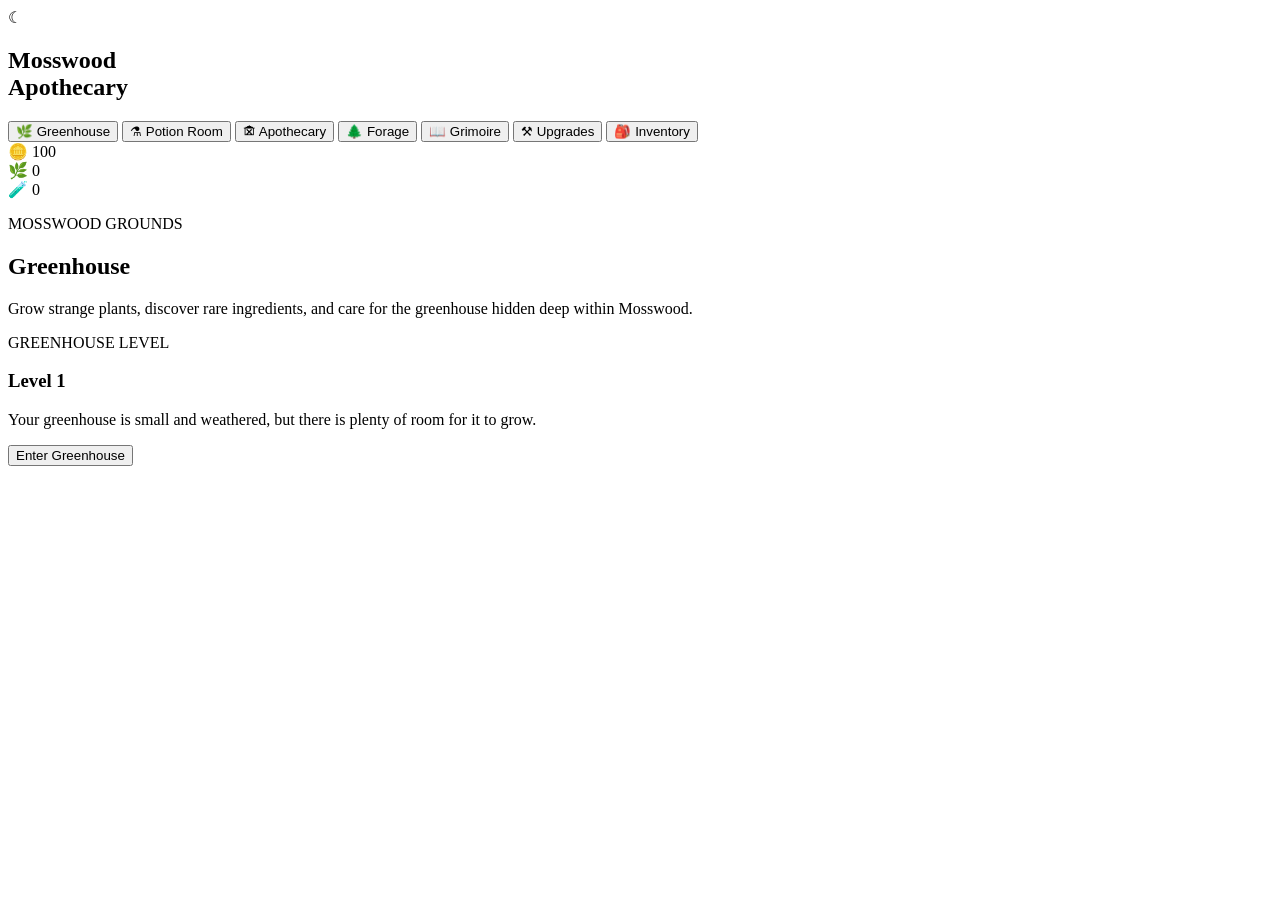
==== index.html @ a2fd797c "Create index.html" ====
<!DOCTYPE html>
<html lang="en">
<head>
    <meta charset="UTF-8">
    <meta name="viewport" content="width=device-width, initial-scale=1.0">

    <title>Mosswood Apothecary</title>

    <link rel="stylesheet" href="style.css">
</head>

<body>

    <div class="game">

        <aside class="sidebar">
            <div class="logo">
                <span class="moon">☾</span>
                <h1>Mosswood<br>Apothecary</h1>
            </div>

            <nav>
                <button class="nav-button active">🌿 Greenhouse</button>
                <button class="nav-button">⚗ Potion Room</button>
                <button class="nav-button">🏚 Apothecary</button>
                <button class="nav-button">🌲 Forage</button>
                <button class="nav-button">📖 Grimoire</button>
                <button class="nav-button">⚒ Upgrades</button>
                <button class="nav-button">🎒 Inventory</button>
            </nav>
        </aside>

        <main class="content">

            <header class="topbar">
                <div class="resource">
                    🪙 <span id="coins">100</span>
                </div>

                <div class="resource">
                    🌿 <span id="plants">0</span>
                </div>

                <div class="resource">
                    🧪 <span id="potions">0</span>
                </div>
            </header>

            <section class="screen">

                <p class="eyebrow">MOSSWOOD GROUNDS</p>

                <h2>Greenhouse</h2>

                <p class="description">
                    Grow strange plants, discover rare ingredients,
                    and care for the greenhouse hidden deep within Mosswood.
                </p>

                <div class="greenhouse-card">

                    <div>
                        <span class="card-label">GREENHOUSE LEVEL</span>
                        <h3>Level 1</h3>

                        <p>
                            Your greenhouse is small and weathered,
                            but there is plenty of room for it to grow.
                        </p>
                    </div>

                    <button id="enterGreenhouse">
                        Enter Greenhouse
                    </button>

                </div>

            </section>

        </main>

    </div>

    <script src="game.js"></script>

</body>
</html>
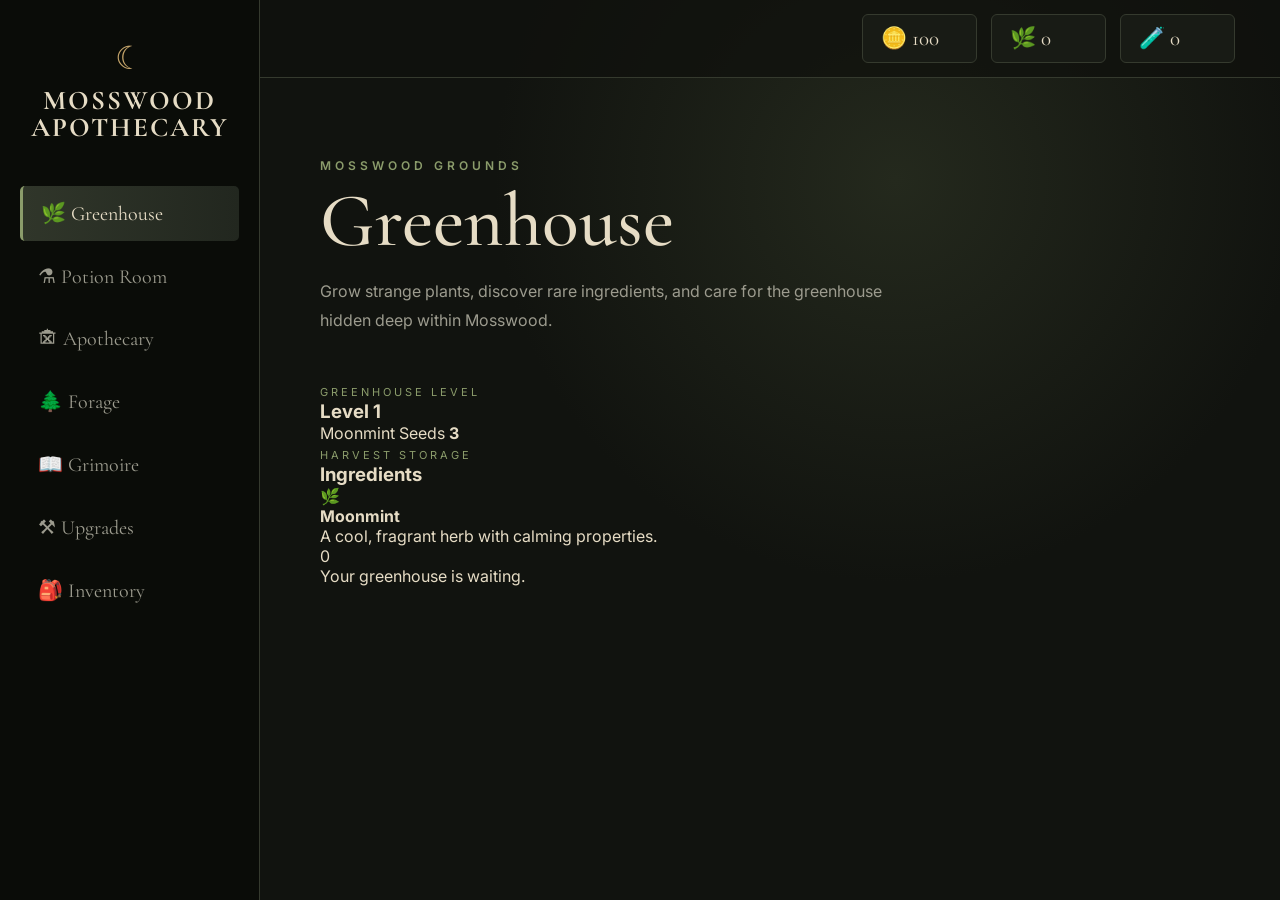
==== commit e06d6873: "Update index.html" ====
--- a/index.html
+++ b/index.html
@@ -1,5 +1,6 @@
 <!DOCTYPE html>
 <html lang="en">
+
 <head>
     <meta charset="UTF-8">
     <meta name="viewport" content="width=device-width, initial-scale=1.0">
@@ -11,77 +12,123 @@
 
 <body>
 
-    <div class="game">
+<div class="game">
 
-        <aside class="sidebar">
-            <div class="logo">
-                <span class="moon">☾</span>
-                <h1>Mosswood<br>Apothecary</h1>
+    <aside class="sidebar">
+
+        <div class="logo">
+            <span class="moon">☾</span>
+            <h1>Mosswood<br>Apothecary</h1>
+        </div>
+
+        <nav>
+            <button class="nav-button active">🌿 Greenhouse</button>
+            <button class="nav-button">⚗ Potion Room</button>
+            <button class="nav-button">🏚 Apothecary</button>
+            <button class="nav-button">🌲 Forage</button>
+            <button class="nav-button">📖 Grimoire</button>
+            <button class="nav-button">⚒ Upgrades</button>
+            <button class="nav-button">🎒 Inventory</button>
+        </nav>
+
+    </aside>
+
+
+    <main class="content">
+
+        <header class="topbar">
+
+            <div class="resource">
+                🪙 <span id="coins">100</span>
             </div>
 
-            <nav>
-                <button class="nav-button active">🌿 Greenhouse</button>
-                <button class="nav-button">⚗ Potion Room</button>
-                <button class="nav-button">🏚 Apothecary</button>
-                <button class="nav-button">🌲 Forage</button>
-                <button class="nav-button">📖 Grimoire</button>
-                <button class="nav-button">⚒ Upgrades</button>
-                <button class="nav-button">🎒 Inventory</button>
-            </nav>
-        </aside>
+            <div class="resource">
+                🌿 <span id="plants">0</span>
+            </div>
 
-        <main class="content">
+            <div class="resource">
+                🧪 <span id="potions">0</span>
+            </div>
 
-            <header class="topbar">
-                <div class="resource">
-                    🪙 <span id="coins">100</span>
+        </header>
+
+
+        <section class="screen">
+
+            <p class="eyebrow">MOSSWOOD GROUNDS</p>
+
+            <h2>Greenhouse</h2>
+
+            <p class="description">
+                Grow strange plants, discover rare ingredients,
+                and care for the greenhouse hidden deep within Mosswood.
+            </p>
+
+
+            <div class="greenhouse-heading">
+
+                <div>
+                    <span class="card-label">GREENHOUSE LEVEL</span>
+                    <h3>Level 1</h3>
                 </div>
 
-                <div class="resource">
-                    🌿 <span id="plants">0</span>
+                <div class="seed-counter">
+                    Moonmint Seeds
+                    <strong id="moonmintSeeds">3</strong>
                 </div>
 
-                <div class="resource">
-                    🧪 <span id="potions">0</span>
-                </div>
-            </header>
+            </div>
 
-            <section class="screen">
 
-                <p class="eyebrow">MOSSWOOD GROUNDS</p>
+            <div class="plots" id="plots">
 
-                <h2>Greenhouse</h2>
+                <!-- Generated with JavaScript -->
 
-                <p class="description">
-                    Grow strange plants, discover rare ingredients,
-                    and care for the greenhouse hidden deep within Mosswood.
-                </p>
+            </div>
 
-                <div class="greenhouse-card">
+
+            <section class="inventory-panel">
+
+                <div class="inventory-title">
 
                     <div>
-                        <span class="card-label">GREENHOUSE LEVEL</span>
-                        <h3>Level 1</h3>
-
-                        <p>
-                            Your greenhouse is small and weathered,
-                            but there is plenty of room for it to grow.
-                        </p>
+                        <span class="card-label">HARVEST STORAGE</span>
+                        <h3>Ingredients</h3>
                     </div>
 
-                    <button id="enterGreenhouse">
-                        Enter Greenhouse
-                    </button>
+                </div>
+
+                <div class="ingredient-card">
+
+                    <div class="ingredient-icon">
+                        🌿
+                    </div>
+
+                    <div>
+                        <strong>Moonmint</strong>
+                        <p>A cool, fragrant herb with calming properties.</p>
+                    </div>
+
+                    <span class="ingredient-count" id="moonmintInventory">
+                        0
+                    </span>
 
                 </div>
 
             </section>
 
-        </main>
 
-    </div>
+            <div class="game-message" id="gameMessage">
+                Your greenhouse is waiting.
+            </div>
 
-    <script src="game.js"></script>
+        </section>
+
+    </main>
+
+</div>
+
+<script src="game.js"></script>
 
 </body>
 </html>
--- a/style.css
+++ b/style.css
@@ -0,0 +1,353 @@
+@import url('https://fonts.googleapis.com/css2?family=Cormorant+Garamond:wght@400;500;600;700&family=Inter:wght@400;500;600&display=swap');
+
+:root {
+    --background: #11130f;
+    --sidebar: #0b0d0a;
+    --panel: #181b15;
+    --panel-light: #20251c;
+
+    --green: #66784d;
+    --green-light: #8b9c6b;
+    --green-dark: #39452f;
+
+    --gold: #c4a46a;
+    --cream: #e6dcc5;
+    --muted: #9c9b8e;
+
+    --border: #353a2e;
+}
+
+* {
+    box-sizing: border-box;
+    margin: 0;
+    padding: 0;
+}
+
+body {
+    background:
+        radial-gradient(circle at 70% 20%, #24291d 0%, transparent 35%),
+        var(--background);
+
+    color: var(--cream);
+    font-family: "Inter", sans-serif;
+    min-height: 100vh;
+}
+
+/* GAME LAYOUT */
+
+.game {
+    display: flex;
+    min-height: 100vh;
+}
+
+/* SIDEBAR */
+
+.sidebar {
+    width: 260px;
+    background: rgba(10, 12, 9, 0.97);
+    border-right: 1px solid var(--border);
+    padding: 38px 20px;
+
+    display: flex;
+    flex-direction: column;
+}
+
+.logo {
+    text-align: center;
+    margin-bottom: 45px;
+}
+
+.logo .moon {
+    color: var(--gold);
+    font-size: 32px;
+}
+
+.logo h1 {
+    font-family: "Cormorant Garamond", serif;
+    text-transform: uppercase;
+    letter-spacing: 2px;
+    font-size: 27px;
+    line-height: 1;
+    color: var(--cream);
+    margin-top: 10px;
+}
+
+nav {
+    display: flex;
+    flex-direction: column;
+    gap: 8px;
+}
+
+.nav-button {
+    width: 100%;
+    border: none;
+    background: transparent;
+    color: var(--muted);
+
+    padding: 15px 18px;
+
+    text-align: left;
+    font-family: "Cormorant Garamond", serif;
+    font-size: 20px;
+
+    border-radius: 5px;
+
+    cursor: pointer;
+
+    transition:
+        background 0.2s ease,
+        color 0.2s ease;
+}
+
+.nav-button:hover {
+    background: var(--panel);
+    color: var(--cream);
+}
+
+.nav-button.active {
+    background:
+        linear-gradient(
+            90deg,
+            #30362a,
+            #22271f
+        );
+
+    color: var(--cream);
+
+    border-left: 3px solid var(--green-light);
+}
+
+/* MAIN CONTENT */
+
+.content {
+    flex: 1;
+    min-width: 0;
+}
+
+/* RESOURCE BAR */
+
+.topbar {
+    height: 78px;
+
+    border-bottom: 1px solid var(--border);
+
+    display: flex;
+    justify-content: flex-end;
+    align-items: center;
+
+    gap: 14px;
+
+    padding: 0 45px;
+
+    background: rgba(15, 17, 13, 0.75);
+}
+
+.resource {
+    min-width: 115px;
+
+    padding: 11px 18px;
+
+    border: 1px solid var(--border);
+    border-radius: 6px;
+
+    background: var(--panel);
+
+    color: var(--cream);
+
+    font-family: "Cormorant Garamond", serif;
+    font-size: 21px;
+}
+
+/* SCREEN */
+
+.screen {
+    max-width: 1050px;
+
+    margin: auto;
+
+    padding: 80px 60px;
+}
+
+.eyebrow {
+    color: var(--green-light);
+
+    letter-spacing: 4px;
+
+    font-size: 12px;
+
+    font-weight: 600;
+
+    margin-bottom: 12px;
+}
+
+.screen h2 {
+    font-family: "Cormorant Garamond", serif;
+
+    font-size: clamp(48px, 6vw, 76px);
+
+    font-weight: 500;
+
+    line-height: 0.95;
+
+    margin-bottom: 20px;
+}
+
+.description {
+    color: var(--muted);
+
+    max-width: 600px;
+
+    line-height: 1.8;
+
+    font-size: 16px;
+
+    margin-bottom: 45px;
+}
+
+/* GREENHOUSE CARD */
+
+.greenhouse-card {
+    min-height: 260px;
+
+    border: 1px solid var(--border);
+
+    border-radius: 8px;
+
+    padding: 40px;
+
+    background:
+        linear-gradient(
+            120deg,
+            rgba(43, 52, 36, 0.8),
+            rgba(22, 26, 19, 0.95)
+        );
+
+    display: flex;
+
+    align-items: flex-end;
+
+    justify-content: space-between;
+
+    gap: 30px;
+
+    position: relative;
+
+    overflow: hidden;
+}
+
+.greenhouse-card::after {
+    content: "☾";
+
+    position: absolute;
+
+    right: 50px;
+    top: 15px;
+
+    font-family: "Cormorant Garamond", serif;
+
+    font-size: 150px;
+
+    color: rgba(196, 164, 106, 0.04);
+}
+
+.card-label {
+    color: var(--green-light);
+
+    font-size: 11px;
+
+    letter-spacing: 3px;
+}
+
+.greenhouse-card h3 {
+    font-family: "Cormorant Garamond", serif;
+
+    font-size: 42px;
+
+    margin: 5px 0 10px;
+}
+
+.greenhouse-card p {
+    color: var(--muted);
+
+    line-height: 1.6;
+
+    max-width: 500px;
+}
+
+.greenhouse-card button {
+    border: 1px solid #718259;
+
+    background: var(--green-dark);
+
+    color: var(--cream);
+
+    padding: 14px 25px;
+
+    min-width: 175px;
+
+    font-family: "Cormorant Garamond", serif;
+
+    font-size: 18px;
+
+    cursor: pointer;
+
+    border-radius: 4px;
+
+    transition:
+        background 0.2s ease,
+        transform 0.2s ease;
+}
+
+.greenhouse-card button:hover {
+    background: var(--green);
+    transform: translateY(-2px);
+}
+
+/* MOBILE */
+
+@media (max-width: 800px) {
+
+    .game {
+        display: block;
+    }
+
+    .sidebar {
+        width: 100%;
+        padding: 20px;
+    }
+
+    .logo {
+        margin-bottom: 20px;
+    }
+
+    nav {
+        display: grid;
+        grid-template-columns: repeat(2, 1fr);
+    }
+
+    .topbar {
+        height: auto;
+        padding: 15px;
+
+        justify-content: center;
+
+        flex-wrap: wrap;
+    }
+
+    .resource {
+        min-width: auto;
+    }
+
+    .screen {
+        padding: 50px 25px;
+    }
+
+    .greenhouse-card {
+        display: block;
+    }
+
+    .greenhouse-card button {
+        margin-top: 30px;
+        width: 100%;
+    }
+}
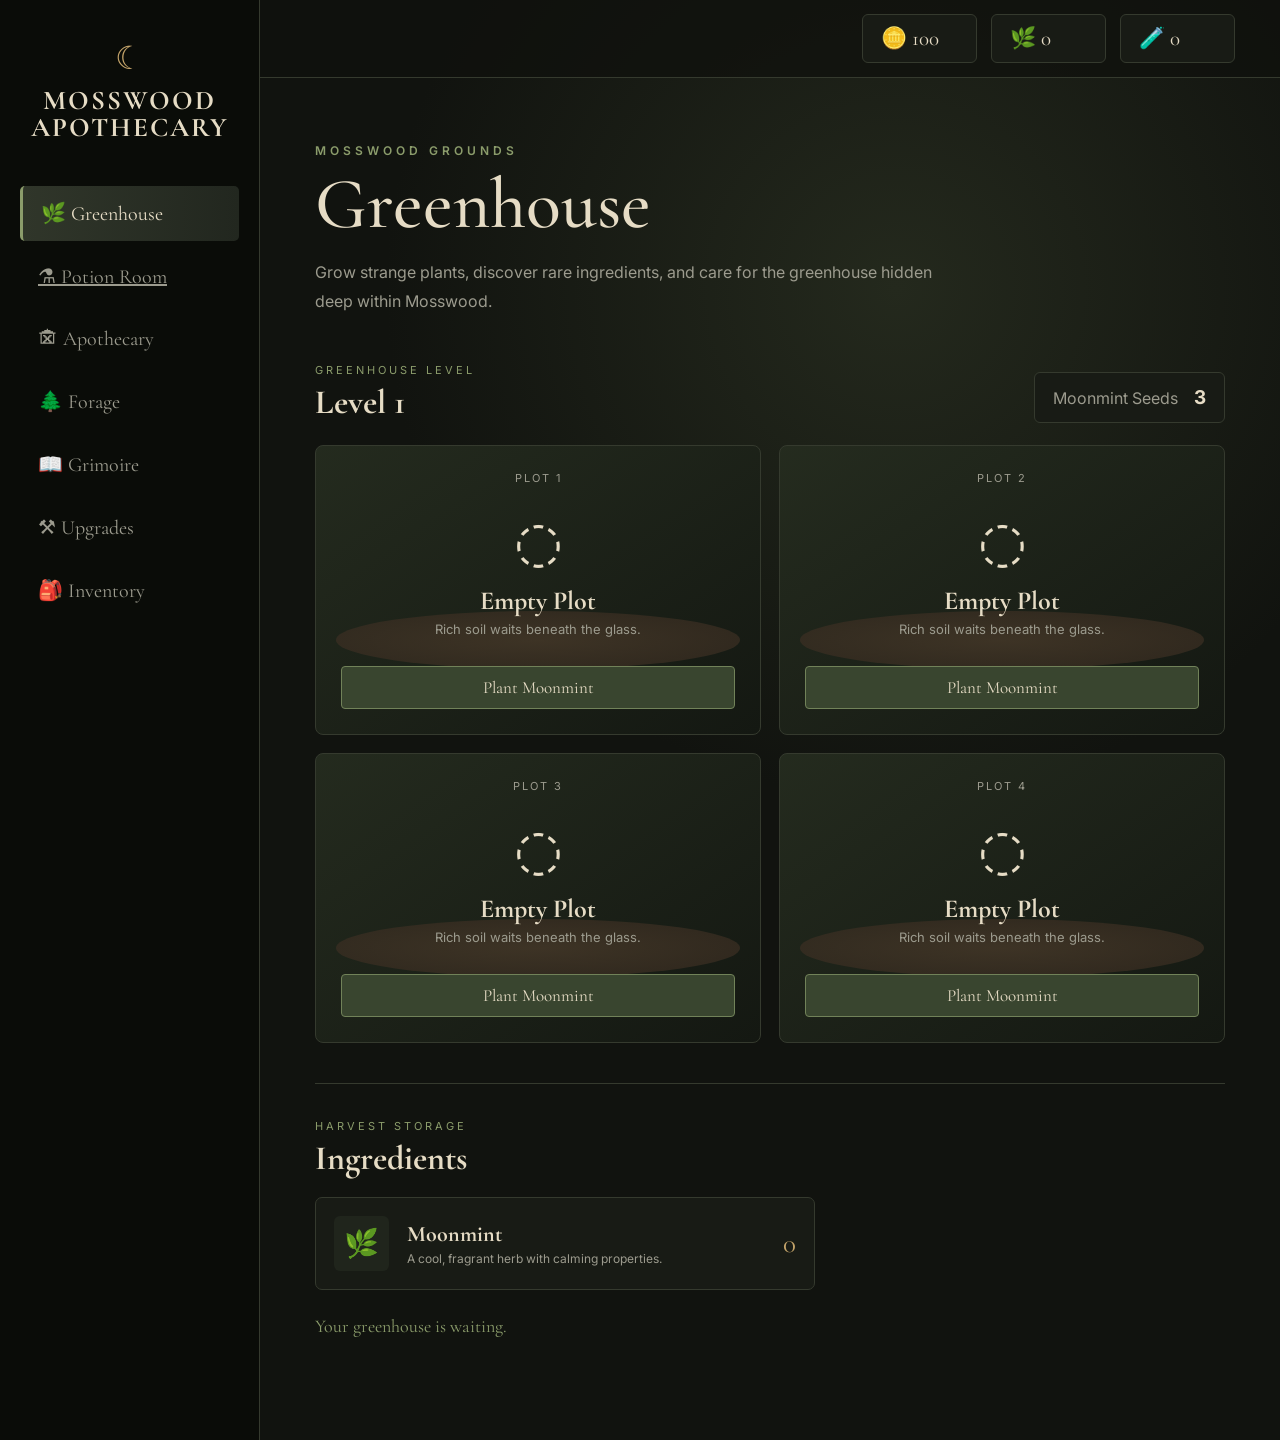
==== commit c16f3927: "Update index.html" ====
--- a/index.html
+++ b/index.html
@@ -23,7 +23,9 @@
 
         <nav>
             <button class="nav-button active">🌿 Greenhouse</button>
-            <button class="nav-button">⚗ Potion Room</button>
+            <a class="nav-button nav-link" href="potion-room.html">
+    ⚗ Potion Room
+</a>
             <button class="nav-button">🏚 Apothecary</button>
             <button class="nav-button">🌲 Forage</button>
             <button class="nav-button">📖 Grimoire</button>
--- a/style.css
+++ b/style.css
@@ -3,6 +3,7 @@
 :root {
     --background: #11130f;
     --sidebar: #0b0d0a;
+
     --panel: #181b15;
     --panel-light: #20251c;
 
@@ -11,10 +12,13 @@
     --green-dark: #39452f;
 
     --gold: #c4a46a;
+
     --cream: #e6dcc5;
     --muted: #9c9b8e;
 
     --border: #353a2e;
+
+    --soil: #34291f;
 }
 
 * {
@@ -24,87 +28,123 @@
 }
 
 body {
+
     background:
-        radial-gradient(circle at 70% 20%, #24291d 0%, transparent 35%),
+        radial-gradient(
+            circle at 70% 20%,
+            #24291d 0%,
+            transparent 35%
+        ),
         var(--background);
 
     color: var(--cream);
+
     font-family: "Inter", sans-serif;
+
     min-height: 100vh;
 }
 
-/* GAME LAYOUT */
+
+/* GAME */
 
 .game {
     display: flex;
     min-height: 100vh;
 }
 
+
 /* SIDEBAR */
 
 .sidebar {
+
     width: 260px;
-    background: rgba(10, 12, 9, 0.97);
+
+    background: rgba(10, 12, 9, .97);
+
     border-right: 1px solid var(--border);
+
     padding: 38px 20px;
 
+    flex-shrink: 0;
+}
+
+
+.logo {
+
+    text-align: center;
+
+    margin-bottom: 45px;
+}
+
+
+.logo .moon {
+
+    color: var(--gold);
+
+    font-size: 32px;
+}
+
+
+.logo h1 {
+
+    font-family: "Cormorant Garamond", serif;
+
+    text-transform: uppercase;
+
+    letter-spacing: 2px;
+
+    font-size: 27px;
+
+    line-height: 1;
+
+    margin-top: 10px;
+}
+
+
+nav {
+
     display: flex;
+
     flex-direction: column;
-}
-
-.logo {
-    text-align: center;
-    margin-bottom: 45px;
-}
-
-.logo .moon {
-    color: var(--gold);
-    font-size: 32px;
-}
-
-.logo h1 {
-    font-family: "Cormorant Garamond", serif;
-    text-transform: uppercase;
-    letter-spacing: 2px;
-    font-size: 27px;
-    line-height: 1;
+
+    gap: 8px;
+}
+
+
+.nav-button {
+
+    width: 100%;
+
+    border: none;
+
+    background: transparent;
+
+    color: var(--muted);
+
+    padding: 15px 18px;
+
+    text-align: left;
+
+    font-family: "Cormorant Garamond", serif;
+
+    font-size: 20px;
+
+    border-radius: 5px;
+
+    cursor: pointer;
+}
+
+
+.nav-button:hover {
+
+    background: var(--panel);
+
     color: var(--cream);
-    margin-top: 10px;
-}
-
-nav {
-    display: flex;
-    flex-direction: column;
-    gap: 8px;
-}
-
-.nav-button {
-    width: 100%;
-    border: none;
-    background: transparent;
-    color: var(--muted);
-
-    padding: 15px 18px;
-
-    text-align: left;
-    font-family: "Cormorant Garamond", serif;
-    font-size: 20px;
-
-    border-radius: 5px;
-
-    cursor: pointer;
-
-    transition:
-        background 0.2s ease,
-        color 0.2s ease;
-}
-
-.nav-button:hover {
-    background: var(--panel);
-    color: var(--cream);
-}
+}
+
 
 .nav-button.active {
+
     background:
         linear-gradient(
             90deg,
@@ -117,191 +157,476 @@
     border-left: 3px solid var(--green-light);
 }
 
-/* MAIN CONTENT */
+
+/* CONTENT */
 
 .content {
+
     flex: 1;
+
     min-width: 0;
 }
 
-/* RESOURCE BAR */
+
+/* TOP BAR */
 
 .topbar {
-    height: 78px;
+
+    min-height: 78px;
 
     border-bottom: 1px solid var(--border);
 
     display: flex;
+
     justify-content: flex-end;
+
     align-items: center;
 
     gap: 14px;
 
-    padding: 0 45px;
-
-    background: rgba(15, 17, 13, 0.75);
-}
+    padding: 12px 45px;
+
+    background: rgba(15,17,13,.75);
+}
+
 
 .resource {
+
     min-width: 115px;
 
     padding: 11px 18px;
 
     border: 1px solid var(--border);
+
     border-radius: 6px;
 
     background: var(--panel);
 
+    font-family: "Cormorant Garamond", serif;
+
+    font-size: 21px;
+}
+
+
+/* SCREEN */
+
+.screen {
+
+    max-width: 1100px;
+
+    margin: auto;
+
+    padding: 65px 55px 100px;
+}
+
+
+.eyebrow {
+
+    color: var(--green-light);
+
+    letter-spacing: 4px;
+
+    font-size: 12px;
+
+    font-weight: 600;
+
+    margin-bottom: 12px;
+}
+
+
+.screen h2 {
+
+    font-family: "Cormorant Garamond", serif;
+
+    font-size: clamp(48px, 6vw, 72px);
+
+    font-weight: 500;
+
+    line-height: .95;
+
+    margin-bottom: 20px;
+}
+
+
+.description {
+
+    color: var(--muted);
+
+    max-width: 620px;
+
+    line-height: 1.8;
+
+    margin-bottom: 42px;
+}
+
+
+/* GREENHOUSE HEADER */
+
+.greenhouse-heading {
+
+    display: flex;
+
+    align-items: flex-end;
+
+    justify-content: space-between;
+
+    gap: 25px;
+
+    margin-bottom: 22px;
+}
+
+
+.card-label {
+
+    color: var(--green-light);
+
+    font-size: 11px;
+
+    letter-spacing: 3px;
+}
+
+
+.greenhouse-heading h3,
+.inventory-title h3 {
+
+    font-family: "Cormorant Garamond", serif;
+
+    font-size: 34px;
+
+    margin-top: 4px;
+}
+
+
+.seed-counter {
+
+    background: var(--panel);
+
+    border: 1px solid var(--border);
+
+    border-radius: 6px;
+
+    padding: 13px 18px;
+
+    color: var(--muted);
+}
+
+
+.seed-counter strong {
+
     color: var(--cream);
 
-    font-family: "Cormorant Garamond", serif;
-    font-size: 21px;
-}
-
-/* SCREEN */
-
-.screen {
-    max-width: 1050px;
-
-    margin: auto;
-
-    padding: 80px 60px;
-}
-
-.eyebrow {
-    color: var(--green-light);
-
-    letter-spacing: 4px;
-
-    font-size: 12px;
-
-    font-weight: 600;
-
-    margin-bottom: 12px;
-}
-
-.screen h2 {
-    font-family: "Cormorant Garamond", serif;
-
-    font-size: clamp(48px, 6vw, 76px);
-
-    font-weight: 500;
-
-    line-height: 0.95;
-
-    margin-bottom: 20px;
-}
-
-.description {
-    color: var(--muted);
-
-    max-width: 600px;
-
-    line-height: 1.8;
-
-    font-size: 16px;
-
-    margin-bottom: 45px;
-}
-
-/* GREENHOUSE CARD */
-
-.greenhouse-card {
-    min-height: 260px;
-
-    border: 1px solid var(--border);
-
-    border-radius: 8px;
-
-    padding: 40px;
+    margin-left: 12px;
+
+    font-size: 19px;
+}
+
+
+/* PLOTS */
+
+.plots {
+
+    display: grid;
+
+    grid-template-columns:
+        repeat(2, minmax(0, 1fr));
+
+    gap: 18px;
+
+    margin-bottom: 40px;
+}
+
+
+.plot {
+
+    min-height: 255px;
 
     background:
         linear-gradient(
-            120deg,
-            rgba(43, 52, 36, 0.8),
-            rgba(22, 26, 19, 0.95)
+            145deg,
+            rgba(37,44,31,.95),
+            rgba(20,24,18,.98)
         );
 
+    border: 1px solid var(--border);
+
+    border-radius: 8px;
+
+    padding: 25px;
+
     display: flex;
 
-    align-items: flex-end;
+    flex-direction: column;
 
     justify-content: space-between;
 
-    gap: 30px;
-
     position: relative;
 
     overflow: hidden;
 }
 
-.greenhouse-card::after {
-    content: "☾";
+
+.plot::before {
+
+    content: "";
 
     position: absolute;
 
-    right: 50px;
-    top: 15px;
-
-    font-family: "Cormorant Garamond", serif;
-
-    font-size: 150px;
-
-    color: rgba(196, 164, 106, 0.04);
-}
-
-.card-label {
+    inset: auto 20px 65px 20px;
+
+    height: 58px;
+
+    border-radius: 50%;
+
+    background:
+        radial-gradient(
+            ellipse,
+            #493a2a,
+            var(--soil)
+        );
+
+    opacity: .75;
+}
+
+
+.plot-content {
+
+    position: relative;
+
+    z-index: 2;
+
+    text-align: center;
+}
+
+
+.plot-number {
+
+    color: var(--muted);
+
+    font-size: 11px;
+
+    letter-spacing: 2px;
+}
+
+
+.plant-icon {
+
+    font-size: 56px;
+
+    margin: 22px 0 10px;
+}
+
+
+.plot h4 {
+
+    font-family: "Cormorant Garamond", serif;
+
+    font-size: 26px;
+
+    margin-bottom: 5px;
+}
+
+
+.plot-status {
+
+    color: var(--muted);
+
+    font-size: 13px;
+
+    min-height: 20px;
+}
+
+
+/* PROGRESS */
+
+.progress-track {
+
+    width: 100%;
+
+    height: 7px;
+
+    background: #0d0f0c;
+
+    border-radius: 10px;
+
+    overflow: hidden;
+
+    margin-top: 14px;
+}
+
+
+.progress-bar {
+
+    height: 100%;
+
+    width: 0%;
+
+    background: var(--green-light);
+
+    transition: width .5s linear;
+}
+
+
+/* BUTTONS */
+
+.plot-actions {
+
+    display: flex;
+
+    gap: 8px;
+
+    position: relative;
+
+    z-index: 3;
+
+    margin-top: 25px;
+}
+
+
+.game-button {
+
+    flex: 1;
+
+    border: 1px solid #718259;
+
+    background: var(--green-dark);
+
+    color: var(--cream);
+
+    min-height: 43px;
+
+    padding: 10px 14px;
+
+    border-radius: 4px;
+
+    font-family: "Cormorant Garamond", serif;
+
+    font-size: 17px;
+
+    cursor: pointer;
+}
+
+
+.game-button:hover {
+
+    background: var(--green);
+}
+
+
+.game-button.secondary {
+
+    background: #22271f;
+
+    border-color: var(--border);
+}
+
+
+.game-button:disabled {
+
+    opacity: .4;
+
+    cursor: default;
+}
+
+
+/* INVENTORY */
+
+.inventory-panel {
+
+    border-top: 1px solid var(--border);
+
+    padding-top: 30px;
+}
+
+
+.inventory-title {
+
+    margin-bottom: 18px;
+}
+
+
+.ingredient-card {
+
+    max-width: 500px;
+
+    display: flex;
+
+    align-items: center;
+
+    gap: 18px;
+
+    background: var(--panel);
+
+    border: 1px solid var(--border);
+
+    padding: 18px;
+
+    border-radius: 7px;
+}
+
+
+.ingredient-icon {
+
+    width: 55px;
+
+    height: 55px;
+
+    display: grid;
+
+    place-items: center;
+
+    background: var(--panel-light);
+
+    border-radius: 6px;
+
+    font-size: 28px;
+}
+
+
+.ingredient-card strong {
+
+    font-family: "Cormorant Garamond", serif;
+
+    font-size: 22px;
+}
+
+
+.ingredient-card p {
+
+    color: var(--muted);
+
+    font-size: 12px;
+
+    margin-top: 4px;
+}
+
+
+.ingredient-count {
+
+    margin-left: auto;
+
+    color: var(--gold);
+
+    font-family: "Cormorant Garamond", serif;
+
+    font-size: 27px;
+}
+
+
+/* MESSAGE */
+
+.game-message {
+
+    margin-top: 25px;
+
     color: var(--green-light);
 
-    font-size: 11px;
-
-    letter-spacing: 3px;
-}
-
-.greenhouse-card h3 {
-    font-family: "Cormorant Garamond", serif;
-
-    font-size: 42px;
-
-    margin: 5px 0 10px;
-}
-
-.greenhouse-card p {
-    color: var(--muted);
-
-    line-height: 1.6;
-
-    max-width: 500px;
-}
-
-.greenhouse-card button {
-    border: 1px solid #718259;
-
-    background: var(--green-dark);
-
-    color: var(--cream);
-
-    padding: 14px 25px;
-
-    min-width: 175px;
+    min-height: 25px;
 
     font-family: "Cormorant Garamond", serif;
 
     font-size: 18px;
-
-    cursor: pointer;
-
-    border-radius: 4px;
-
-    transition:
-        background 0.2s ease,
-        transform 0.2s ease;
-}
-
-.greenhouse-card button:hover {
-    background: var(--green);
-    transform: translateY(-2px);
-}
+}
+
 
 /* MOBILE */
 
@@ -322,14 +647,16 @@
 
     nav {
         display: grid;
-        grid-template-columns: repeat(2, 1fr);
+
+        grid-template-columns:
+            repeat(2, minmax(0,1fr));
     }
 
     .topbar {
-        height: auto;
+
+        justify-content: center;
+
         padding: 15px;
-
-        justify-content: center;
 
         flex-wrap: wrap;
     }
@@ -339,15 +666,284 @@
     }
 
     .screen {
-        padding: 50px 25px;
+        padding: 45px 22px 70px;
     }
 
-    .greenhouse-card {
-        display: block;
+    .plots {
+        grid-template-columns: 1fr;
     }
 
-    .greenhouse-card button {
-        margin-top: 30px;
-        width: 100%;
+    .greenhouse-heading {
+        align-items: flex-start;
+        flex-direction: column;
     }
-}
+    /* ==========================================
+   POTION ROOM
+   ========================================== */
+
+.nav-link {
+    display: block;
+    text-decoration: none;
+}
+
+.nav-disabled {
+    cursor: default;
+    opacity: .55;
+}
+
+.potion-room-grid {
+    display: grid;
+    grid-template-columns: 1.15fr .85fr;
+    gap: 20px;
+}
+
+.potion-panel {
+    background:
+        linear-gradient(
+            145deg,
+            rgba(37, 44, 31, .95),
+            rgba(20, 24, 18, .98)
+        );
+
+    border: 1px solid var(--border);
+    border-radius: 8px;
+    padding: 28px;
+}
+
+.potion-panel h3 {
+    font-family: "Cormorant Garamond", serif;
+    font-size: 34px;
+    margin: 5px 0 8px;
+}
+
+.potion-help {
+    color: var(--muted);
+    font-size: 13px;
+    line-height: 1.6;
+}
+
+.cauldron {
+    font-size: 75px;
+    text-align: center;
+    margin: 25px 0 20px;
+}
+
+.ingredient-slots {
+    display: grid;
+    grid-template-columns: repeat(3, 1fr);
+    gap: 10px;
+    margin-bottom: 20px;
+}
+
+.ingredient-slot {
+    min-height: 115px;
+    border-radius: 6px;
+    padding: 12px;
+}
+
+.ingredient-slot.empty {
+    border: 1px dashed #525849;
+    background: #11140f;
+    color: var(--muted);
+}
+
+.ingredient-slot.filled {
+    border: 1px solid #59644a;
+    background: #242a20;
+    color: var(--cream);
+    cursor: pointer;
+}
+
+.ingredient-slot strong,
+.ingredient-slot small {
+    display: block;
+}
+
+.slot-plant {
+    display: block;
+    font-size: 32px;
+    margin-bottom: 7px;
+}
+
+.ingredient-slot strong {
+    font-family: "Cormorant Garamond", serif;
+    font-size: 18px;
+}
+
+.ingredient-slot small {
+    color: var(--muted);
+    margin-top: 5px;
+}
+
+.empty-plus {
+    display: block;
+    font-size: 28px;
+    margin-bottom: 7px;
+}
+
+.brew-button {
+    width: 100%;
+    padding: 14px;
+
+    border: 1px solid #718259;
+    border-radius: 4px;
+
+    background: var(--green-dark);
+    color: var(--cream);
+
+    font-family: "Cormorant Garamond", serif;
+    font-size: 20px;
+
+    cursor: pointer;
+}
+
+.brew-button:hover {
+    background: var(--green);
+}
+
+.clear-brew-button {
+    width: 100%;
+
+    border: none;
+    background: transparent;
+
+    color: var(--muted);
+
+    padding: 12px;
+
+    cursor: pointer;
+}
+
+.clear-brew-button:hover {
+    color: var(--cream);
+}
+
+.potion-ingredient {
+    display: flex;
+    align-items: center;
+    gap: 14px;
+
+    margin-top: 20px;
+    padding: 16px;
+
+    border: 1px solid var(--border);
+    border-radius: 6px;
+
+    background: #12150f;
+}
+
+.potion-ingredient-details {
+    flex: 1;
+}
+
+.potion-ingredient-details strong {
+    font-family: "Cormorant Garamond", serif;
+    font-size: 22px;
+}
+
+.potion-ingredient-details p {
+    color: var(--muted);
+    font-size: 11px;
+    line-height: 1.5;
+    margin: 3px 0 8px;
+}
+
+.potion-ingredient-details span {
+    color: var(--muted);
+    font-size: 12px;
+}
+
+.potion-ingredient-details b {
+    color: var(--cream);
+}
+
+.ingredient-add-button {
+    border: 1px solid #718259;
+    border-radius: 4px;
+
+    background: var(--green-dark);
+    color: var(--cream);
+
+    padding: 9px 14px;
+
+    font-family: "Cormorant Garamond", serif;
+    font-size: 17px;
+
+    cursor: pointer;
+}
+
+.ingredient-add-button:hover {
+    background: var(--green);
+}
+
+.discovery-summary {
+    margin-top: 30px;
+    padding-top: 25px;
+
+    border-top: 1px solid var(--border);
+}
+
+.discovery-summary p {
+    font-family: "Cormorant Garamond", serif;
+    font-size: 21px;
+
+    margin-top: 9px;
+}
+
+.experiment-result {
+    display: flex;
+    align-items: center;
+    gap: 18px;
+
+    margin-top: 20px;
+    padding: 20px;
+
+    border: 1px solid var(--border);
+    border-radius: 7px;
+
+    background: var(--panel);
+}
+
+.result-symbol {
+    color: var(--gold);
+    font-size: 30px;
+}
+
+.experiment-result strong {
+    font-family: "Cormorant Garamond", serif;
+    font-size: 22px;
+}
+
+.experiment-result p {
+    color: var(--muted);
+    font-size: 13px;
+    line-height: 1.6;
+    margin-top: 4px;
+}
+
+.experiment-result.discovery {
+    border-color: var(--gold);
+
+    background:
+        linear-gradient(
+            120deg,
+            rgba(74, 64, 42, .45),
+            rgba(24, 27, 21, .97)
+        );
+}
+
+.experiment-result.success {
+    border-color: var(--green-light);
+}
+
+.experiment-result.failure {
+    border-color: #574942;
+}
+
+@media (max-width: 900px) {
+
+    .potion-room-grid {
+        grid-template-columns: 1fr;
+    }
+}
+}
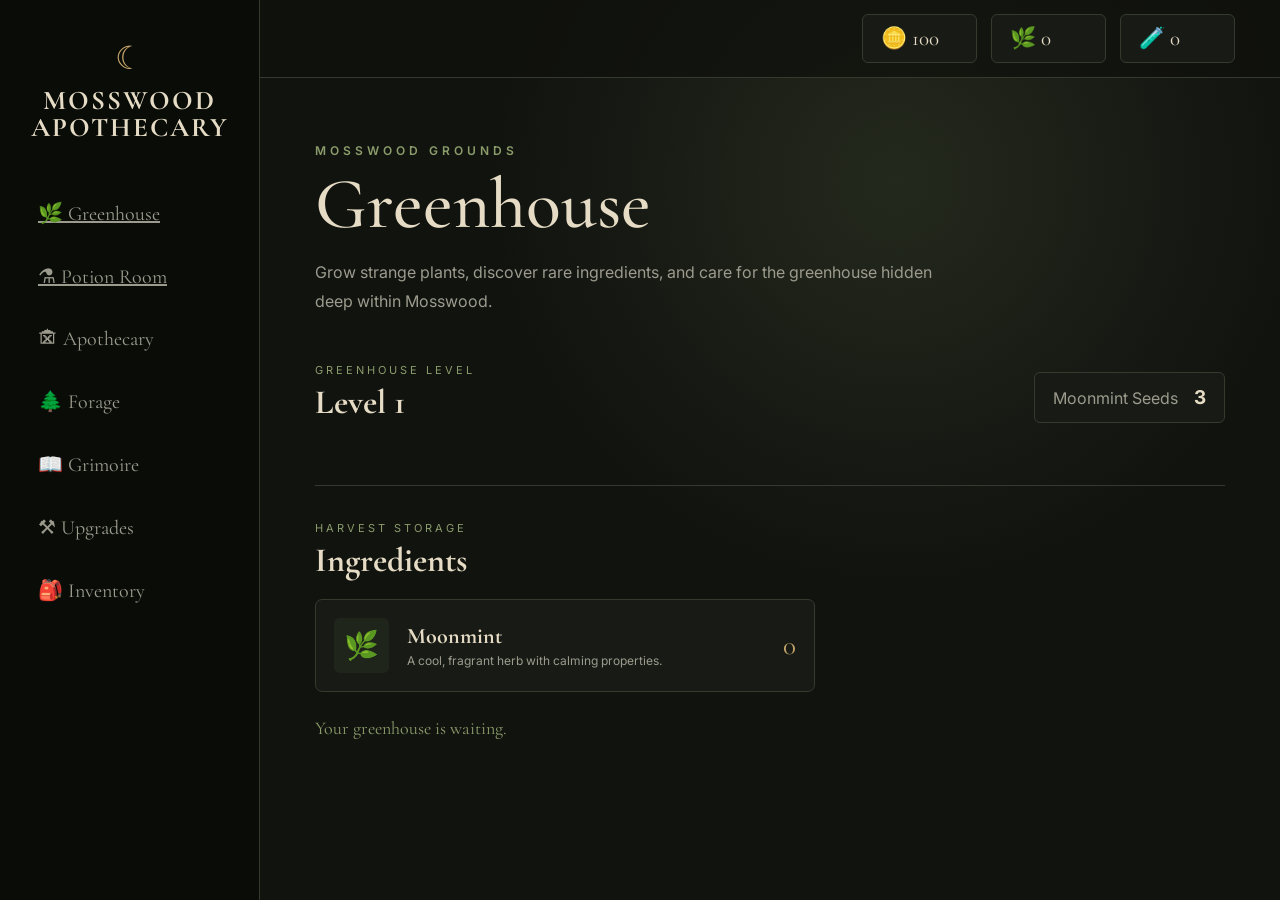
==== commit 2497d4ab: "Update index.html" ====
--- a/index.html
+++ b/index.html
@@ -22,7 +22,9 @@
         </div>
 
         <nav>
-            <button class="nav-button active">🌿 Greenhouse</button>
+            <a class="nav-button nav-link" href="greenhouse.html">
+    🌿 Greenhouse
+</a>
             <a class="nav-button nav-link" href="potion-room.html">
     ⚗ Potion Room
 </a>
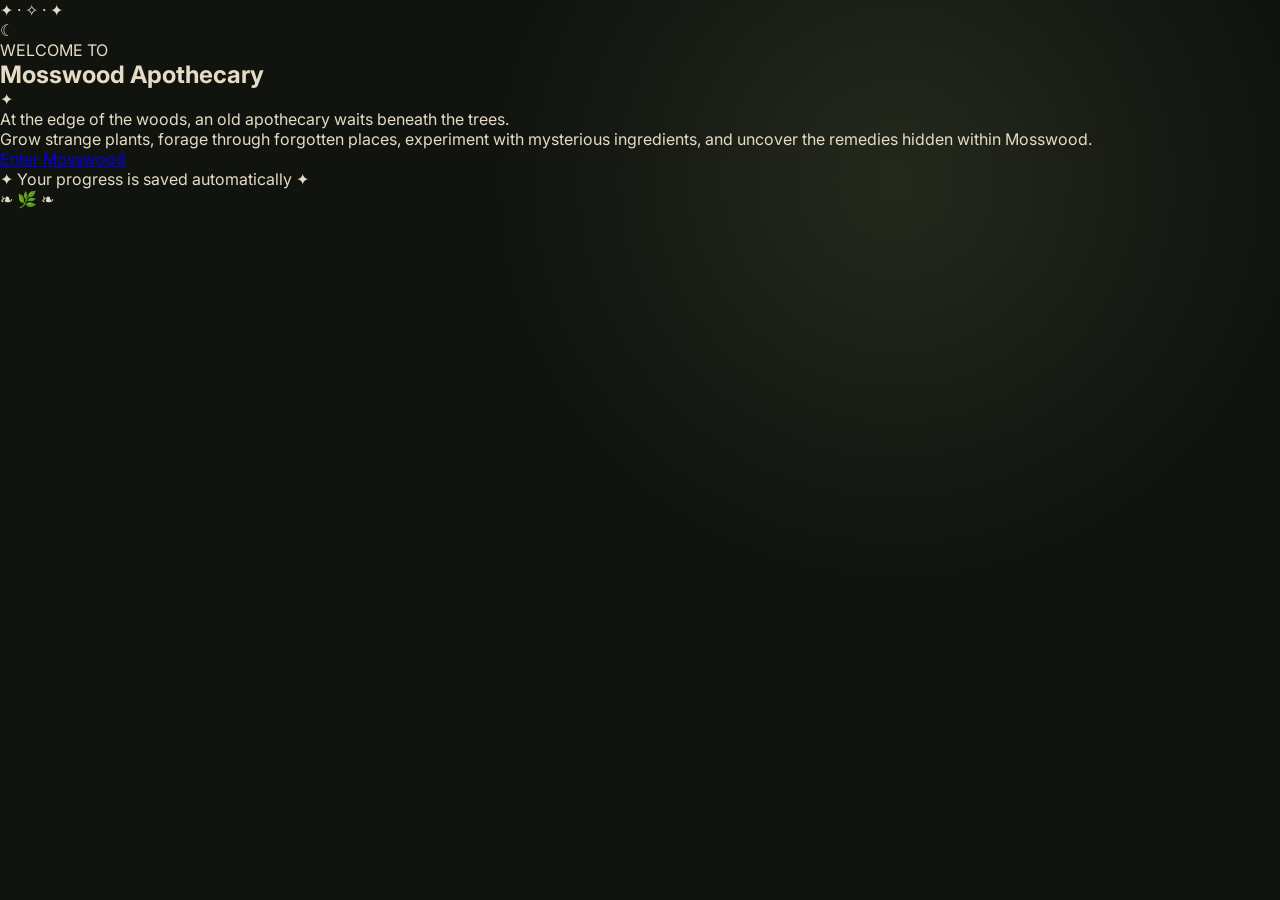
==== commit a0e89f0f: "Update index.html" ====
--- a/index.html
+++ b/index.html
@@ -10,129 +10,109 @@
     <link rel="stylesheet" href="style.css">
 </head>
 
-<body>
+<body class="intro-body">
 
-<div class="game">
+    <main class="intro-screen">
 
-    <aside class="sidebar">
+        <!-- Decorative background -->
 
-        <div class="logo">
-            <span class="moon">☾</span>
-            <h1>Mosswood<br>Apothecary</h1>
+        <div class="intro-glow"></div>
+
+        <div class="intro-stars">
+            <span>✦</span>
+            <span>·</span>
+            <span>✧</span>
+            <span>·</span>
+            <span>✦</span>
         </div>
 
-        <nav>
-            <a class="nav-button nav-link" href="greenhouse.html">
-    🌿 Greenhouse
-</a>
-            <a class="nav-button nav-link" href="potion-room.html">
-    ⚗ Potion Room
-</a>
-            <button class="nav-button">🏚 Apothecary</button>
-            <button class="nav-button">🌲 Forage</button>
-            <button class="nav-button">📖 Grimoire</button>
-            <button class="nav-button">⚒ Upgrades</button>
-            <button class="nav-button">🎒 Inventory</button>
-        </nav>
 
-    </aside>
+        <!-- Main title -->
+
+        <section class="intro-content">
+
+            <div class="intro-moon">
+                ☾
+            </div>
+
+            <p class="intro-eyebrow">
+                WELCOME TO
+            </p>
+
+            <h1 class="intro-title">
+
+                <span>
+                    Mosswood
+                </span>
+
+                <span>
+                    Apothecary
+                </span>
+
+            </h1>
 
 
-    <main class="content">
+            <div class="intro-divider">
 
-        <header class="topbar">
+                <span></span>
 
-            <div class="resource">
-                🪙 <span id="coins">100</span>
-            </div>
+                <span class="intro-divider-symbol">
+                    ✦
+                </span>
 
-            <div class="resource">
-                🌿 <span id="plants">0</span>
-            </div>
-
-            <div class="resource">
-                🧪 <span id="potions">0</span>
-            </div>
-
-        </header>
-
-
-        <section class="screen">
-
-            <p class="eyebrow">MOSSWOOD GROUNDS</p>
-
-            <h2>Greenhouse</h2>
-
-            <p class="description">
-                Grow strange plants, discover rare ingredients,
-                and care for the greenhouse hidden deep within Mosswood.
-            </p>
-
-
-            <div class="greenhouse-heading">
-
-                <div>
-                    <span class="card-label">GREENHOUSE LEVEL</span>
-                    <h3>Level 1</h3>
-                </div>
-
-                <div class="seed-counter">
-                    Moonmint Seeds
-                    <strong id="moonmintSeeds">3</strong>
-                </div>
+                <span></span>
 
             </div>
 
 
-            <div class="plots" id="plots">
+            <p class="intro-story">
+                At the edge of the woods, an old apothecary
+                waits beneath the trees.
+            </p>
 
-                <!-- Generated with JavaScript -->
-
-            </div>
+            <p class="intro-description">
+                Grow strange plants, forage through forgotten places,
+                experiment with mysterious ingredients, and uncover
+                the remedies hidden within Mosswood.
+            </p>
 
 
-            <section class="inventory-panel">
+            <a
+                class="enter-mosswood-button"
+                href="greenhouse.html">
 
-                <div class="inventory-title">
+                Enter Mosswood
 
-                    <div>
-                        <span class="card-label">HARVEST STORAGE</span>
-                        <h3>Ingredients</h3>
-                    </div>
-
-                </div>
-
-                <div class="ingredient-card">
-
-                    <div class="ingredient-icon">
-                        🌿
-                    </div>
-
-                    <div>
-                        <strong>Moonmint</strong>
-                        <p>A cool, fragrant herb with calming properties.</p>
-                    </div>
-
-                    <span class="ingredient-count" id="moonmintInventory">
-                        0
-                    </span>
-
-                </div>
-
-            </section>
+            </a>
 
 
-            <div class="game-message" id="gameMessage">
-                Your greenhouse is waiting.
-            </div>
+            <p class="intro-save-note">
+                ✦ Your progress is saved automatically ✦
+            </p>
 
         </section>
 
+
+        <!-- Bottom decoration -->
+
+        <div class="intro-botanical">
+
+            <span>
+                ❧
+            </span>
+
+            <span>
+                🌿
+            </span>
+
+            <span>
+                ❧
+            </span>
+
+        </div>
+
     </main>
 
-</div>
+</body>
 
-<script src="game.js"></script>
-
-</body>
 </html>
--- a/style.css
+++ b/style.css
@@ -1,4 +1,5 @@
 @import url('https://fonts.googleapis.com/css2?family=Cormorant+Garamond:wght@400;500;600;700&family=Inter:wght@400;500;600&display=swap');
+
 
 :root {
     --background: #11130f;
@@ -20,6 +21,7 @@
 
     --soil: #34291f;
 }
+
 
 * {
     box-sizing: border-box;
@@ -27,8 +29,8 @@
     padding: 0;
 }
 
+
 body {
-
     background:
         radial-gradient(
             circle at 70% 20%,
@@ -45,7 +47,9 @@
 }
 
 
-/* GAME */
+/* ==========================================
+   GAME
+   ========================================== */
 
 .game {
     display: flex;
@@ -53,10 +57,11 @@
 }
 
 
-/* SIDEBAR */
+/* ==========================================
+   SIDEBAR
+   ========================================== */
 
 .sidebar {
-
     width: 260px;
 
     background: rgba(10, 12, 9, .97);
@@ -70,23 +75,18 @@
 
 
 .logo {
-
     text-align: center;
-
     margin-bottom: 45px;
 }
 
 
 .logo .moon {
-
     color: var(--gold);
-
     font-size: 32px;
 }
 
 
 .logo h1 {
-
     font-family: "Cormorant Garamond", serif;
 
     text-transform: uppercase;
@@ -102,17 +102,13 @@
 
 
 nav {
-
-    display: flex;
-
+    display: flex;
     flex-direction: column;
-
     gap: 8px;
 }
 
 
 .nav-button {
-
     width: 100%;
 
     border: none;
@@ -136,15 +132,12 @@
 
 
 .nav-button:hover {
-
     background: var(--panel);
-
     color: var(--cream);
 }
 
 
 .nav-button.active {
-
     background:
         linear-gradient(
             90deg,
@@ -158,20 +151,33 @@
 }
 
 
-/* CONTENT */
+.nav-link {
+    display: block;
+    text-decoration: none;
+}
+
+
+.nav-disabled {
+    cursor: default;
+    opacity: .55;
+}
+
+
+/* ==========================================
+   CONTENT
+   ========================================== */
 
 .content {
-
     flex: 1;
-
     min-width: 0;
 }
 
 
-/* TOP BAR */
+/* ==========================================
+   TOP BAR
+   ========================================== */
 
 .topbar {
-
     min-height: 78px;
 
     border-bottom: 1px solid var(--border);
@@ -186,12 +192,11 @@
 
     padding: 12px 45px;
 
-    background: rgba(15,17,13,.75);
+    background: rgba(15, 17, 13, .75);
 }
 
 
 .resource {
-
     min-width: 115px;
 
     padding: 11px 18px;
@@ -208,10 +213,11 @@
 }
 
 
-/* SCREEN */
+/* ==========================================
+   SCREEN
+   ========================================== */
 
 .screen {
-
     max-width: 1100px;
 
     margin: auto;
@@ -221,7 +227,6 @@
 
 
 .eyebrow {
-
     color: var(--green-light);
 
     letter-spacing: 4px;
@@ -235,7 +240,6 @@
 
 
 .screen h2 {
-
     font-family: "Cormorant Garamond", serif;
 
     font-size: clamp(48px, 6vw, 72px);
@@ -249,7 +253,6 @@
 
 
 .description {
-
     color: var(--muted);
 
     max-width: 620px;
@@ -260,10 +263,11 @@
 }
 
 
-/* GREENHOUSE HEADER */
+/* ==========================================
+   GREENHOUSE HEADER
+   ========================================== */
 
 .greenhouse-heading {
-
     display: flex;
 
     align-items: flex-end;
@@ -277,7 +281,6 @@
 
 
 .card-label {
-
     color: var(--green-light);
 
     font-size: 11px;
@@ -288,7 +291,6 @@
 
 .greenhouse-heading h3,
 .inventory-title h3 {
-
     font-family: "Cormorant Garamond", serif;
 
     font-size: 34px;
@@ -298,7 +300,6 @@
 
 
 .seed-counter {
-
     background: var(--panel);
 
     border: 1px solid var(--border);
@@ -312,7 +313,6 @@
 
 
 .seed-counter strong {
-
     color: var(--cream);
 
     margin-left: 12px;
@@ -321,10 +321,11 @@
 }
 
 
-/* PLOTS */
+/* ==========================================
+   GREENHOUSE PLOTS
+   ========================================== */
 
 .plots {
-
     display: grid;
 
     grid-template-columns:
@@ -337,14 +338,13 @@
 
 
 .plot {
-
     min-height: 255px;
 
     background:
         linear-gradient(
             145deg,
-            rgba(37,44,31,.95),
-            rgba(20,24,18,.98)
+            rgba(37, 44, 31, .95),
+            rgba(20, 24, 18, .98)
         );
 
     border: 1px solid var(--border);
@@ -366,7 +366,6 @@
 
 
 .plot::before {
-
     content: "";
 
     position: absolute;
@@ -389,17 +388,13 @@
 
 
 .plot-content {
-
     position: relative;
-
     z-index: 2;
-
     text-align: center;
 }
 
 
 .plot-number {
-
     color: var(--muted);
 
     font-size: 11px;
@@ -409,7 +404,6 @@
 
 
 .plant-icon {
-
     font-size: 56px;
 
     margin: 22px 0 10px;
@@ -417,7 +411,6 @@
 
 
 .plot h4 {
-
     font-family: "Cormorant Garamond", serif;
 
     font-size: 26px;
@@ -427,7 +420,6 @@
 
 
 .plot-status {
-
     color: var(--muted);
 
     font-size: 13px;
@@ -436,10 +428,11 @@
 }
 
 
-/* PROGRESS */
+/* ==========================================
+   PROGRESS
+   ========================================== */
 
 .progress-track {
-
     width: 100%;
 
     height: 7px;
@@ -455,7 +448,6 @@
 
 
 .progress-bar {
-
     height: 100%;
 
     width: 0%;
@@ -466,10 +458,11 @@
 }
 
 
-/* BUTTONS */
+/* ==========================================
+   GREENHOUSE BUTTONS
+   ========================================== */
 
 .plot-actions {
-
     display: flex;
 
     gap: 8px;
@@ -483,7 +476,6 @@
 
 
 .game-button {
-
     flex: 1;
 
     border: 1px solid #718259;
@@ -507,13 +499,11 @@
 
 
 .game-button:hover {
-
     background: var(--green);
 }
 
 
 .game-button.secondary {
-
     background: #22271f;
 
     border-color: var(--border);
@@ -521,17 +511,17 @@
 
 
 .game-button:disabled {
-
     opacity: .4;
 
     cursor: default;
 }
 
 
-/* INVENTORY */
+/* ==========================================
+   GREENHOUSE INVENTORY
+   ========================================== */
 
 .inventory-panel {
-
     border-top: 1px solid var(--border);
 
     padding-top: 30px;
@@ -539,13 +529,11 @@
 
 
 .inventory-title {
-
     margin-bottom: 18px;
 }
 
 
 .ingredient-card {
-
     max-width: 500px;
 
     display: flex;
@@ -565,7 +553,6 @@
 
 
 .ingredient-icon {
-
     width: 55px;
 
     height: 55px;
@@ -579,11 +566,12 @@
     border-radius: 6px;
 
     font-size: 28px;
+
+    flex-shrink: 0;
 }
 
 
 .ingredient-card strong {
-
     font-family: "Cormorant Garamond", serif;
 
     font-size: 22px;
@@ -591,7 +579,6 @@
 
 
 .ingredient-card p {
-
     color: var(--muted);
 
     font-size: 12px;
@@ -601,7 +588,6 @@
 
 
 .ingredient-count {
-
     margin-left: auto;
 
     color: var(--gold);
@@ -612,10 +598,11 @@
 }
 
 
-/* MESSAGE */
+/* ==========================================
+   GREENHOUSE MESSAGE
+   ========================================== */
 
 .game-message {
-
     margin-top: 25px;
 
     color: var(--green-light);
@@ -628,74 +615,19 @@
 }
 
 
-/* MOBILE */
-
-@media (max-width: 800px) {
-
-    .game {
-        display: block;
-    }
-
-    .sidebar {
-        width: 100%;
-        padding: 20px;
-    }
-
-    .logo {
-        margin-bottom: 20px;
-    }
-
-    nav {
-        display: grid;
-
-        grid-template-columns:
-            repeat(2, minmax(0,1fr));
-    }
-
-    .topbar {
-
-        justify-content: center;
-
-        padding: 15px;
-
-        flex-wrap: wrap;
-    }
-
-    .resource {
-        min-width: auto;
-    }
-
-    .screen {
-        padding: 45px 22px 70px;
-    }
-
-    .plots {
-        grid-template-columns: 1fr;
-    }
-
-    .greenhouse-heading {
-        align-items: flex-start;
-        flex-direction: column;
-    }
-    /* ==========================================
+/* ==========================================
    POTION ROOM
    ========================================== */
 
-.nav-link {
-    display: block;
-    text-decoration: none;
-}
-
-.nav-disabled {
-    cursor: default;
-    opacity: .55;
-}
-
 .potion-room-grid {
     display: grid;
-    grid-template-columns: 1.15fr .85fr;
+
+    grid-template-columns:
+        1.15fr .85fr;
+
     gap: 20px;
 }
+
 
 .potion-panel {
     background:
@@ -706,105 +638,196 @@
         );
 
     border: 1px solid var(--border);
+
     border-radius: 8px;
+
     padding: 28px;
 }
 
+
 .potion-panel h3 {
     font-family: "Cormorant Garamond", serif;
+
     font-size: 34px;
+
     margin: 5px 0 8px;
 }
 
+
 .potion-help {
     color: var(--muted);
+
     font-size: 13px;
+
     line-height: 1.6;
 }
 
+
+/* ==========================================
+   CAULDRON
+   ========================================== */
+
 .cauldron {
-    font-size: 75px;
-    text-align: center;
-    margin: 25px 0 20px;
-}
+    width: 120px;
+    height: 120px;
+
+    margin: 28px auto 25px;
+
+    display: grid;
+
+    place-items: center;
+
+    border-radius: 50%;
+
+    border: 1px solid var(--border);
+
+    background:
+        radial-gradient(
+            circle,
+            #30392a,
+            #171b14 65%
+        );
+
+    font-size: 64px;
+
+    box-shadow:
+        0 0 30px rgba(139, 156, 107, .08);
+}
+
+
+/* ==========================================
+   INGREDIENT SLOTS
+   ========================================== */
 
 .ingredient-slots {
     display: grid;
-    grid-template-columns: repeat(3, 1fr);
+
+    grid-template-columns:
+        repeat(3, 1fr);
+
     gap: 10px;
+
     margin-bottom: 20px;
 }
+
 
 .ingredient-slot {
     min-height: 115px;
+
     border-radius: 6px;
+
     padding: 12px;
-}
+
+    font-family: "Inter", sans-serif;
+}
+
 
 .ingredient-slot.empty {
     border: 1px dashed #525849;
+
     background: #11140f;
-    color: var(--muted);
-}
+
+    color: var(--muted);
+}
+
 
 .ingredient-slot.filled {
     border: 1px solid #59644a;
+
     background: #242a20;
-    color: var(--cream);
+
+    color: var(--cream);
+
     cursor: pointer;
 }
+
+
+.ingredient-slot.filled:hover {
+    border-color: var(--green-light);
+
+    background: #2b3225;
+}
+
 
 .ingredient-slot strong,
 .ingredient-slot small {
     display: block;
 }
 
+
 .slot-plant {
     display: block;
+
     font-size: 32px;
+
     margin-bottom: 7px;
 }
 
+
 .ingredient-slot strong {
     font-family: "Cormorant Garamond", serif;
+
     font-size: 18px;
 }
 
+
 .ingredient-slot small {
     color: var(--muted);
+
     margin-top: 5px;
 }
+
 
 .empty-plus {
     display: block;
+
     font-size: 28px;
+
     margin-bottom: 7px;
 }
+
+
+/* ==========================================
+   POTION BUTTONS
+   ========================================== */
 
 .brew-button {
     width: 100%;
+
     padding: 14px;
 
     border: 1px solid #718259;
+
     border-radius: 4px;
 
     background: var(--green-dark);
-    color: var(--cream);
-
-    font-family: "Cormorant Garamond", serif;
+
+    color: var(--cream);
+
+    font-family: "Cormorant Garamond", serif;
+
     font-size: 20px;
 
     cursor: pointer;
-}
+
+    transition:
+        background .2s ease,
+        border-color .2s ease;
+}
+
 
 .brew-button:hover {
     background: var(--green);
-}
+
+    border-color: var(--green-light);
+}
+
 
 .clear-brew-button {
     width: 100%;
 
     border: none;
+
     background: transparent;
 
     color: var(--muted);
@@ -812,114 +835,169 @@
     padding: 12px;
 
     cursor: pointer;
-}
+
+    font-family: "Inter", sans-serif;
+}
+
 
 .clear-brew-button:hover {
     color: var(--cream);
 }
 
+
+/* ==========================================
+   POTION INGREDIENT SHELF
+   ========================================== */
+
 .potion-ingredient {
     display: flex;
+
     align-items: center;
+
     gap: 14px;
 
     margin-top: 20px;
+
     padding: 16px;
 
     border: 1px solid var(--border);
+
     border-radius: 6px;
 
     background: #12150f;
 }
+
 
 .potion-ingredient-details {
     flex: 1;
 }
 
+
 .potion-ingredient-details strong {
     font-family: "Cormorant Garamond", serif;
+
     font-size: 22px;
 }
 
+
 .potion-ingredient-details p {
     color: var(--muted);
+
     font-size: 11px;
+
     line-height: 1.5;
+
     margin: 3px 0 8px;
 }
 
+
 .potion-ingredient-details span {
     color: var(--muted);
+
     font-size: 12px;
 }
 
+
 .potion-ingredient-details b {
     color: var(--cream);
 }
+
 
 .ingredient-add-button {
     border: 1px solid #718259;
+
     border-radius: 4px;
 
     background: var(--green-dark);
+
     color: var(--cream);
 
     padding: 9px 14px;
 
     font-family: "Cormorant Garamond", serif;
+
     font-size: 17px;
 
     cursor: pointer;
 }
+
 
 .ingredient-add-button:hover {
     background: var(--green);
 }
 
+
+/* ==========================================
+   DISCOVERY / RESEARCH
+   ========================================== */
+
 .discovery-summary {
     margin-top: 30px;
+
     padding-top: 25px;
 
     border-top: 1px solid var(--border);
 }
 
+
 .discovery-summary p {
     font-family: "Cormorant Garamond", serif;
+
     font-size: 21px;
 
     margin-top: 9px;
 }
 
+
+/* ==========================================
+   EXPERIMENT RESULT
+   ========================================== */
+
 .experiment-result {
     display: flex;
+
     align-items: center;
+
     gap: 18px;
 
     margin-top: 20px;
+
     padding: 20px;
 
     border: 1px solid var(--border);
+
     border-radius: 7px;
 
     background: var(--panel);
 }
+
 
 .result-symbol {
     color: var(--gold);
+
     font-size: 30px;
-}
+
+    flex-shrink: 0;
+}
+
 
 .experiment-result strong {
     font-family: "Cormorant Garamond", serif;
+
     font-size: 22px;
 }
 
+
 .experiment-result p {
     color: var(--muted);
+
     font-size: 13px;
+
     line-height: 1.6;
+
     margin-top: 4px;
 }
+
 
 .experiment-result.discovery {
     border-color: var(--gold);
@@ -932,18 +1010,1177 @@
         );
 }
 
+
 .experiment-result.success {
     border-color: var(--green-light);
 }
 
+
 .experiment-result.failure {
     border-color: #574942;
 }
 
+
+/* ==========================================
+   TABLET
+   ========================================== */
+
 @media (max-width: 900px) {
 
     .potion-room-grid {
         grid-template-columns: 1fr;
     }
-}
-}
+
+}
+
+
+/* ==========================================
+   MOBILE
+   ========================================== */
+
+@media (max-width: 800px) {
+
+    .game {
+        display: block;
+    }
+
+
+    .sidebar {
+        width: 100%;
+
+        padding: 20px;
+    }
+
+
+    .logo {
+        margin-bottom: 20px;
+    }
+
+
+    nav {
+        display: grid;
+
+        grid-template-columns:
+            repeat(2, minmax(0, 1fr));
+    }
+
+
+    .nav-button {
+        font-size: 17px;
+
+        padding: 12px;
+    }
+
+
+    .topbar {
+        justify-content: center;
+
+        padding: 15px;
+
+        flex-wrap: wrap;
+    }
+
+
+    .resource {
+        min-width: auto;
+    }
+
+
+    .screen {
+        padding: 45px 22px 70px;
+    }
+
+
+    .plots {
+        grid-template-columns: 1fr;
+    }
+
+
+    .greenhouse-heading {
+        align-items: flex-start;
+
+        flex-direction: column;
+    }
+
+
+    .potion-room-grid {
+        grid-template-columns: 1fr;
+    }
+
+
+    .potion-panel {
+        padding: 22px;
+    }
+
+
+    .ingredient-slots {
+        grid-template-columns: 1fr;
+    }
+
+
+    .ingredient-slot {
+        min-height: 90px;
+    }
+
+
+    .potion-ingredient {
+        align-items: flex-start;
+
+        flex-wrap: wrap;
+    }
+
+
+    .ingredient-add-button {
+        width: 100%;
+    }
+
+
+    .experiment-result {
+        align-items: flex-start;
+    }
+
+}
+
+
+/* ==========================================
+   SMALL MOBILE
+   ========================================== */
+
+@media (max-width: 500px) {
+
+    nav {
+        grid-template-columns: 1fr;
+    }
+
+
+    .screen h2 {
+        font-size: 48px;
+    }
+
+
+    .topbar {
+        gap: 8px;
+    }
+
+
+    .resource {
+        font-size: 18px;
+
+        padding: 9px 12px;
+    }
+
+
+    .ingredient-card {
+        align-items: flex-start;
+    }
+
+
+    .ingredient-count {
+        font-size: 23px;
+    }
+}
+
+    /* ==========================================
+   GRIMOIRE
+========================================== */
+
+.grimoire-summary {
+    margin-top: 42px;
+    padding: 28px 32px;
+
+    display: flex;
+    align-items: center;
+    justify-content: space-between;
+    gap: 30px;
+
+    background:
+        linear-gradient(
+            135deg,
+            rgba(102, 120, 77, 0.10),
+            rgba(196, 164, 106, 0.03)
+        ),
+        var(--panel);
+
+    border: 1px solid var(--border);
+    border-radius: 8px;
+}
+
+.grimoire-summary h3 {
+    margin: 5px 0 6px;
+
+    font-family:
+        "Cormorant Garamond",
+        serif;
+
+    font-size: 30px;
+    font-weight: 600;
+
+    color: var(--cream);
+}
+
+.grimoire-summary p {
+    margin: 0;
+
+    color: var(--muted);
+    line-height: 1.6;
+}
+
+.grimoire-count {
+    min-width: 130px;
+    padding: 16px 24px;
+
+    text-align: center;
+
+    border-left:
+        1px solid var(--border);
+}
+
+.grimoire-count span {
+    display: block;
+
+    font-family:
+        "Cormorant Garamond",
+        serif;
+
+    font-size: 46px;
+    line-height: 1;
+
+    color: var(--gold);
+}
+
+.grimoire-count small {
+    display: block;
+
+    margin-top: 8px;
+
+    font-size: 10px;
+    letter-spacing: 3px;
+
+    color: var(--green-light);
+}
+
+
+/* ==========================================
+   GRIMOIRE SECTIONS
+========================================== */
+
+.grimoire-section {
+    margin-top: 28px;
+    padding: 30px;
+
+    background: var(--panel);
+
+    border: 1px solid var(--border);
+    border-radius: 8px;
+}
+
+.grimoire-section-heading {
+    display: flex;
+    justify-content: space-between;
+    align-items: end;
+    gap: 30px;
+
+    margin-bottom: 24px;
+    padding-bottom: 20px;
+
+    border-bottom:
+        1px solid var(--border);
+}
+
+.grimoire-section-heading h3 {
+    margin: 5px 0 0;
+
+    font-family:
+        "Cormorant Garamond",
+        serif;
+
+    font-size: 30px;
+    font-weight: 600;
+
+    color: var(--cream);
+}
+
+.grimoire-section-heading p {
+    max-width: 420px;
+    margin: 0;
+
+    text-align: right;
+
+    color: var(--muted);
+    line-height: 1.5;
+}
+
+
+/* ==========================================
+   RECIPE GRID
+========================================== */
+
+.recipe-grid {
+    display: grid;
+
+    grid-template-columns:
+        repeat(2, minmax(0, 1fr));
+
+    gap: 18px;
+}
+
+
+/* ==========================================
+   RECIPE CARDS
+========================================== */
+
+.recipe-card {
+    min-height: 290px;
+    padding: 24px;
+
+    background:
+        linear-gradient(
+            145deg,
+            rgba(255, 255, 255, 0.015),
+            transparent
+        ),
+        #12150f;
+
+    border:
+        1px solid var(--border);
+
+    border-radius: 7px;
+}
+
+.recipe-card.discovered {
+    border-color:
+        rgba(139, 156, 107, 0.45);
+
+    box-shadow:
+        inset 0 0 35px
+        rgba(102, 120, 77, 0.04);
+}
+
+.recipe-card-top {
+    display: flex;
+    align-items: center;
+    gap: 16px;
+
+    margin-bottom: 18px;
+}
+
+.recipe-icon {
+    width: 58px;
+    height: 58px;
+
+    display: flex;
+    align-items: center;
+    justify-content: center;
+
+    flex-shrink: 0;
+
+    font-size: 27px;
+
+    color: var(--cream);
+
+    background:
+        rgba(102, 120, 77, 0.10);
+
+    border:
+        1px solid var(--border);
+
+    border-radius: 50%;
+}
+
+.recipe-card h4 {
+    margin: 3px 0 0;
+
+    font-family:
+        "Cormorant Garamond",
+        serif;
+
+    font-size: 26px;
+    font-weight: 600;
+
+    color: var(--cream);
+}
+
+.recipe-description {
+    min-height: 48px;
+
+    margin: 0;
+
+    color: var(--muted);
+    line-height: 1.6;
+}
+
+.recipe-divider {
+    height: 1px;
+
+    margin: 19px 0;
+
+    background: var(--border);
+}
+
+.recipe-subheading {
+    display: block;
+
+    margin-bottom: 9px;
+
+    font-size: 10px;
+    letter-spacing: 2.5px;
+
+    color: var(--green-light);
+}
+
+.recipe-ingredients {
+    display: flex;
+    flex-wrap: wrap;
+    gap: 8px;
+}
+
+.recipe-ingredient {
+    padding: 7px 10px;
+
+    font-size: 12px;
+
+    color: var(--cream);
+
+    background:
+        rgba(102, 120, 77, 0.12);
+
+    border:
+        1px solid
+        rgba(139, 156, 107, 0.25);
+
+    border-radius: 4px;
+}
+
+.recipe-effect {
+    margin-top: 20px;
+}
+
+.recipe-effect p {
+    margin: 0;
+
+    color: var(--cream);
+    line-height: 1.5;
+}
+
+
+/* ==========================================
+   UNKNOWN RECIPES
+========================================== */
+
+.recipe-card.locked {
+    display: flex;
+    flex-direction: column;
+    align-items: center;
+    justify-content: center;
+
+    text-align: center;
+
+    border-style: dashed;
+
+    opacity: 0.72;
+}
+
+.locked-recipe-symbol {
+    width: 62px;
+    height: 62px;
+
+    display: flex;
+    align-items: center;
+    justify-content: center;
+
+    margin-bottom: 16px;
+
+    font-family:
+        "Cormorant Garamond",
+        serif;
+
+    font-size: 34px;
+
+    color: var(--muted);
+
+    border:
+        1px solid var(--border);
+
+    border-radius: 50%;
+}
+
+.recipe-card.locked h4 {
+    margin: 6px 0 8px;
+}
+
+.recipe-card.locked p {
+    max-width: 300px;
+    margin: 0;
+
+    color: var(--muted);
+    line-height: 1.5;
+}
+
+.mystery-recipe {
+    display: flex;
+    align-items: center;
+    gap: 10px;
+
+    margin-top: 20px;
+}
+
+.mystery-recipe span {
+    padding: 7px 10px;
+
+    font-family:
+        "Cormorant Garamond",
+        serif;
+
+    color: var(--muted);
+
+    border:
+        1px solid var(--border);
+
+    border-radius: 4px;
+}
+
+
+/* ==========================================
+   BOTANICAL NOTES
+========================================== */
+
+.botanical-grid {
+    display: grid;
+
+    grid-template-columns:
+        repeat(2, minmax(0, 1fr));
+
+    gap: 18px;
+}
+
+.botanical-card {
+    display: flex;
+    gap: 20px;
+
+    padding: 24px;
+
+    background: #12150f;
+
+    border:
+        1px solid var(--border);
+
+    border-radius: 7px;
+}
+
+.botanical-icon {
+    width: 68px;
+    height: 68px;
+
+    display: flex;
+    align-items: center;
+    justify-content: center;
+
+    flex-shrink: 0;
+
+    font-size: 31px;
+
+    background:
+        rgba(102, 120, 77, 0.12);
+
+    border:
+        1px solid var(--border);
+
+    border-radius: 6px;
+}
+
+.botanical-card h4 {
+    margin: 4px 0 8px;
+
+    font-family:
+        "Cormorant Garamond",
+        serif;
+
+    font-size: 27px;
+    font-weight: 600;
+
+    color: var(--cream);
+}
+
+.botanical-card p {
+    margin: 0;
+
+    color: var(--muted);
+    line-height: 1.6;
+}
+
+.trait-list {
+    display: flex;
+    flex-wrap: wrap;
+    gap: 8px;
+
+    margin-top: 16px;
+}
+
+.trait {
+    padding: 6px 10px;
+
+    font-size: 11px;
+    letter-spacing: 1px;
+
+    color: var(--green-light);
+
+    background:
+        rgba(102, 120, 77, 0.10);
+
+    border:
+        1px solid
+        rgba(139, 156, 107, 0.25);
+
+    border-radius: 4px;
+}
+
+.unknown-trait {
+    color: var(--muted);
+
+    border-style: dashed;
+
+    background: transparent;
+}
+
+
+/* ==========================================
+   GRIMOIRE RESPONSIVE
+========================================== */
+
+@media (max-width: 1000px) {
+
+    .recipe-grid,
+    .botanical-grid {
+        grid-template-columns: 1fr;
+    }
+
+}
+
+
+@media (max-width: 700px) {
+
+    .grimoire-summary {
+        align-items: flex-start;
+        flex-direction: column;
+    }
+
+    .grimoire-count {
+        width: 100%;
+
+        padding:
+            18px 0 0;
+
+        border-left: none;
+
+        border-top:
+            1px solid var(--border);
+    }
+
+    .grimoire-section-heading {
+        align-items: flex-start;
+        flex-direction: column;
+    }
+
+    .grimoire-section-heading p {
+        text-align: left;
+    }
+
+    .botanical-card {
+        flex-direction: column;
+    }
+
+
+
+}
+/* ==========================================
+   FORAGE
+========================================== */
+
+.forage-familiar {
+    display: flex;
+    align-items: center;
+    gap: 22px;
+
+    margin-top: 38px;
+    padding: 24px 28px;
+
+    background:
+        linear-gradient(
+            135deg,
+            rgba(102, 120, 77, 0.10),
+            rgba(196, 164, 106, 0.025)
+        ),
+        var(--panel);
+
+    border: 1px solid var(--border);
+    border-radius: 8px;
+}
+
+.familiar-icon {
+    width: 76px;
+    height: 76px;
+
+    display: flex;
+    align-items: center;
+    justify-content: center;
+
+    flex-shrink: 0;
+
+    font-size: 38px;
+
+    background: #11140f;
+
+    border: 1px solid var(--border);
+    border-radius: 50%;
+}
+
+.familiar-info {
+    flex: 1;
+}
+
+.familiar-info h3 {
+    margin: 4px 0 5px;
+
+    font-family: "Cormorant Garamond", serif;
+    font-size: 28px;
+    font-weight: 600;
+
+    color: var(--cream);
+}
+
+.familiar-info p {
+    margin: 0;
+
+    color: var(--muted);
+    line-height: 1.5;
+}
+
+.familiar-state {
+    padding: 9px 14px;
+
+    color: var(--green-light);
+
+    background: rgba(102, 120, 77, 0.10);
+
+    border: 1px solid rgba(139, 156, 107, 0.30);
+    border-radius: 4px;
+
+    font-size: 10px;
+    font-weight: 600;
+    letter-spacing: 2px;
+}
+
+
+/* ==========================================
+   FORAGE SECTION
+========================================== */
+
+.forage-section {
+    margin-top: 28px;
+    padding: 30px;
+
+    background: var(--panel);
+
+    border: 1px solid var(--border);
+    border-radius: 8px;
+}
+
+.forage-section-heading {
+    display: flex;
+    align-items: flex-end;
+    justify-content: space-between;
+    gap: 30px;
+
+    margin-bottom: 25px;
+    padding-bottom: 20px;
+
+    border-bottom: 1px solid var(--border);
+}
+
+.forage-section-heading h3 {
+    margin-top: 5px;
+
+    font-family: "Cormorant Garamond", serif;
+    font-size: 30px;
+    font-weight: 600;
+
+    color: var(--cream);
+}
+
+.forage-section-heading p {
+    max-width: 400px;
+    margin: 0;
+
+    color: var(--muted);
+
+    text-align: right;
+    line-height: 1.5;
+}
+
+
+/* ==========================================
+   FORAGE LOCATION GRID
+========================================== */
+
+.forage-location-grid {
+    display: grid;
+
+    grid-template-columns:
+        repeat(3, minmax(0, 1fr));
+
+    gap: 16px;
+}
+
+.forage-location {
+    display: flex;
+    flex-direction: column;
+
+    min-height: 400px;
+
+    overflow: hidden;
+
+    background: #12150f;
+
+    border: 1px solid var(--border);
+    border-radius: 7px;
+}
+
+.forage-location.available {
+    border-color: rgba(139, 156, 107, 0.45);
+}
+
+.forage-location.locked {
+    opacity: 0.55;
+}
+
+
+/* ==========================================
+   LOCATION ART
+========================================== */
+
+.location-art {
+    position: relative;
+
+    min-height: 145px;
+
+    display: flex;
+    align-items: center;
+    justify-content: center;
+
+    background:
+        radial-gradient(
+            circle at center,
+            rgba(102, 120, 77, 0.25),
+            transparent 65%
+        ),
+        linear-gradient(
+            180deg,
+            #20271c,
+            #151912
+        );
+
+    border-bottom: 1px solid var(--border);
+}
+
+.forage-location.locked .location-art {
+    filter: grayscale(0.5);
+}
+
+.location-symbol {
+    font-size: 58px;
+}
+
+.location-status {
+    position: absolute;
+
+    top: 12px;
+    right: 12px;
+
+    padding: 5px 8px;
+
+    color: var(--green-light);
+
+    background: rgba(11, 13, 10, 0.85);
+
+    border: 1px solid var(--border);
+    border-radius: 3px;
+
+    font-size: 9px;
+    font-weight: 600;
+    letter-spacing: 1.5px;
+}
+
+.forage-location.locked .location-status {
+    color: var(--muted);
+}
+
+
+/* ==========================================
+   LOCATION CONTENT
+========================================== */
+
+.location-content {
+    flex: 1;
+
+    display: flex;
+    flex-direction: column;
+
+    padding: 20px;
+}
+
+.location-content h4 {
+    margin: 4px 0 8px;
+
+    font-family: "Cormorant Garamond", serif;
+
+    font-size: 25px;
+    font-weight: 600;
+
+    color: var(--cream);
+}
+
+.location-content p {
+    margin: 0;
+
+    color: var(--muted);
+
+    font-size: 13px;
+    line-height: 1.6;
+}
+
+.location-details {
+    display: flex;
+    flex-direction: column;
+    gap: 6px;
+
+    margin: 18px 0;
+
+    color: var(--muted);
+
+    font-size: 11px;
+}
+
+.forage-button {
+    width: 100%;
+
+    margin-top: auto;
+    padding: 12px 14px;
+
+    background: var(--green-dark);
+
+    border: 1px solid #718259;
+    border-radius: 4px;
+
+    color: var(--cream);
+
+    font-family: "Cormorant Garamond", serif;
+    font-size: 18px;
+
+    cursor: pointer;
+
+    transition:
+        background 0.2s ease,
+        border-color 0.2s ease;
+}
+
+.forage-button:hover:not(:disabled) {
+    background: var(--green);
+    border-color: var(--green-light);
+}
+
+.forage-button:disabled {
+    background: #1c201a;
+
+    border-color: var(--border);
+
+    color: var(--muted);
+
+    cursor: default;
+}
+
+
+/* ==========================================
+   ACTIVE FORAGE
+========================================== */
+
+.forage-progress-panel {
+    position: relative;
+
+    margin-top: 20px;
+    padding: 25px 28px 32px;
+
+    overflow: hidden;
+
+    background:
+        linear-gradient(
+            120deg,
+            rgba(102, 120, 77, 0.08),
+            transparent
+        ),
+        var(--panel);
+
+    border: 1px solid var(--border);
+    border-radius: 8px;
+}
+
+.forage-progress-panel h3 {
+    margin: 4px 0 5px;
+
+    font-family: "Cormorant Garamond", serif;
+
+    font-size: 27px;
+    font-weight: 600;
+
+    color: var(--cream);
+}
+
+.forage-progress-panel p {
+    margin: 0;
+
+    color: var(--muted);
+
+    font-size: 13px;
+    line-height: 1.5;
+}
+
+.forage-timer {
+    position: absolute;
+
+    top: 26px;
+    right: 28px;
+
+    font-family: "Cormorant Garamond", serif;
+
+    font-size: 30px;
+
+    color: var(--gold);
+}
+
+.forage-progress-track {
+    position: absolute;
+
+    left: 0;
+    right: 0;
+    bottom: 0;
+
+    height: 6px;
+
+    background: #0c0e0b;
+}
+
+.forage-progress-bar {
+    width: 0%;
+    height: 100%;
+
+    background: var(--green-light);
+
+    transition: width 1s linear;
+}
+
+
+/* ==========================================
+   FORAGE RESULT
+========================================== */
+
+.forage-result {
+    display: flex;
+    align-items: center;
+    gap: 20px;
+
+    margin-top: 20px;
+    padding: 24px 28px;
+
+    background: #12150f;
+
+    border: 1px solid var(--border);
+    border-radius: 8px;
+}
+
+.forage-result-icon {
+    width: 62px;
+    height: 62px;
+
+    display: flex;
+    align-items: center;
+    justify-content: center;
+
+    flex-shrink: 0;
+
+    font-size: 30px;
+
+    background: rgba(102, 120, 77, 0.10);
+
+    border: 1px solid var(--border);
+    border-radius: 50%;
+}
+
+.forage-result h3 {
+    margin: 4px 0 5px;
+
+    font-family: "Cormorant Garamond", serif;
+
+    font-size: 25px;
+    font-weight: 600;
+
+    color: var(--cream);
+}
+
+.forage-result p {
+    margin: 0;
+
+    color: var(--muted);
+
+    font-size: 13px;
+    line-height: 1.5;
+}
+
+
+/* ==========================================
+   FORAGE RESPONSIVE
+========================================== */
+
+@media (max-width: 1050px) {
+
+    .forage-location-grid {
+        grid-template-columns: 1fr;
+    }
+
+    .forage-location {
+        min-height: auto;
+    }
+
+}
+
+
+@media (max-width: 700px) {
+
+    .forage-familiar {
+        align-items: flex-start;
+        flex-direction: column;
+    }
+
+    .familiar-state {
+        align-self: flex-start;
+    }
+
+    .forage-section-heading {
+        align-items: flex-start;
+        flex-direction: column;
+    }
+
+    .forage-section-heading p {
+        text-align: left;
+    }
+
+    .forage-timer {
+        position: static;
+
+        margin-top: 15px;
+    }
+
+    .forage-result {
+        align-items: flex-start;
+        flex-direction: column;
+    }
+
+}
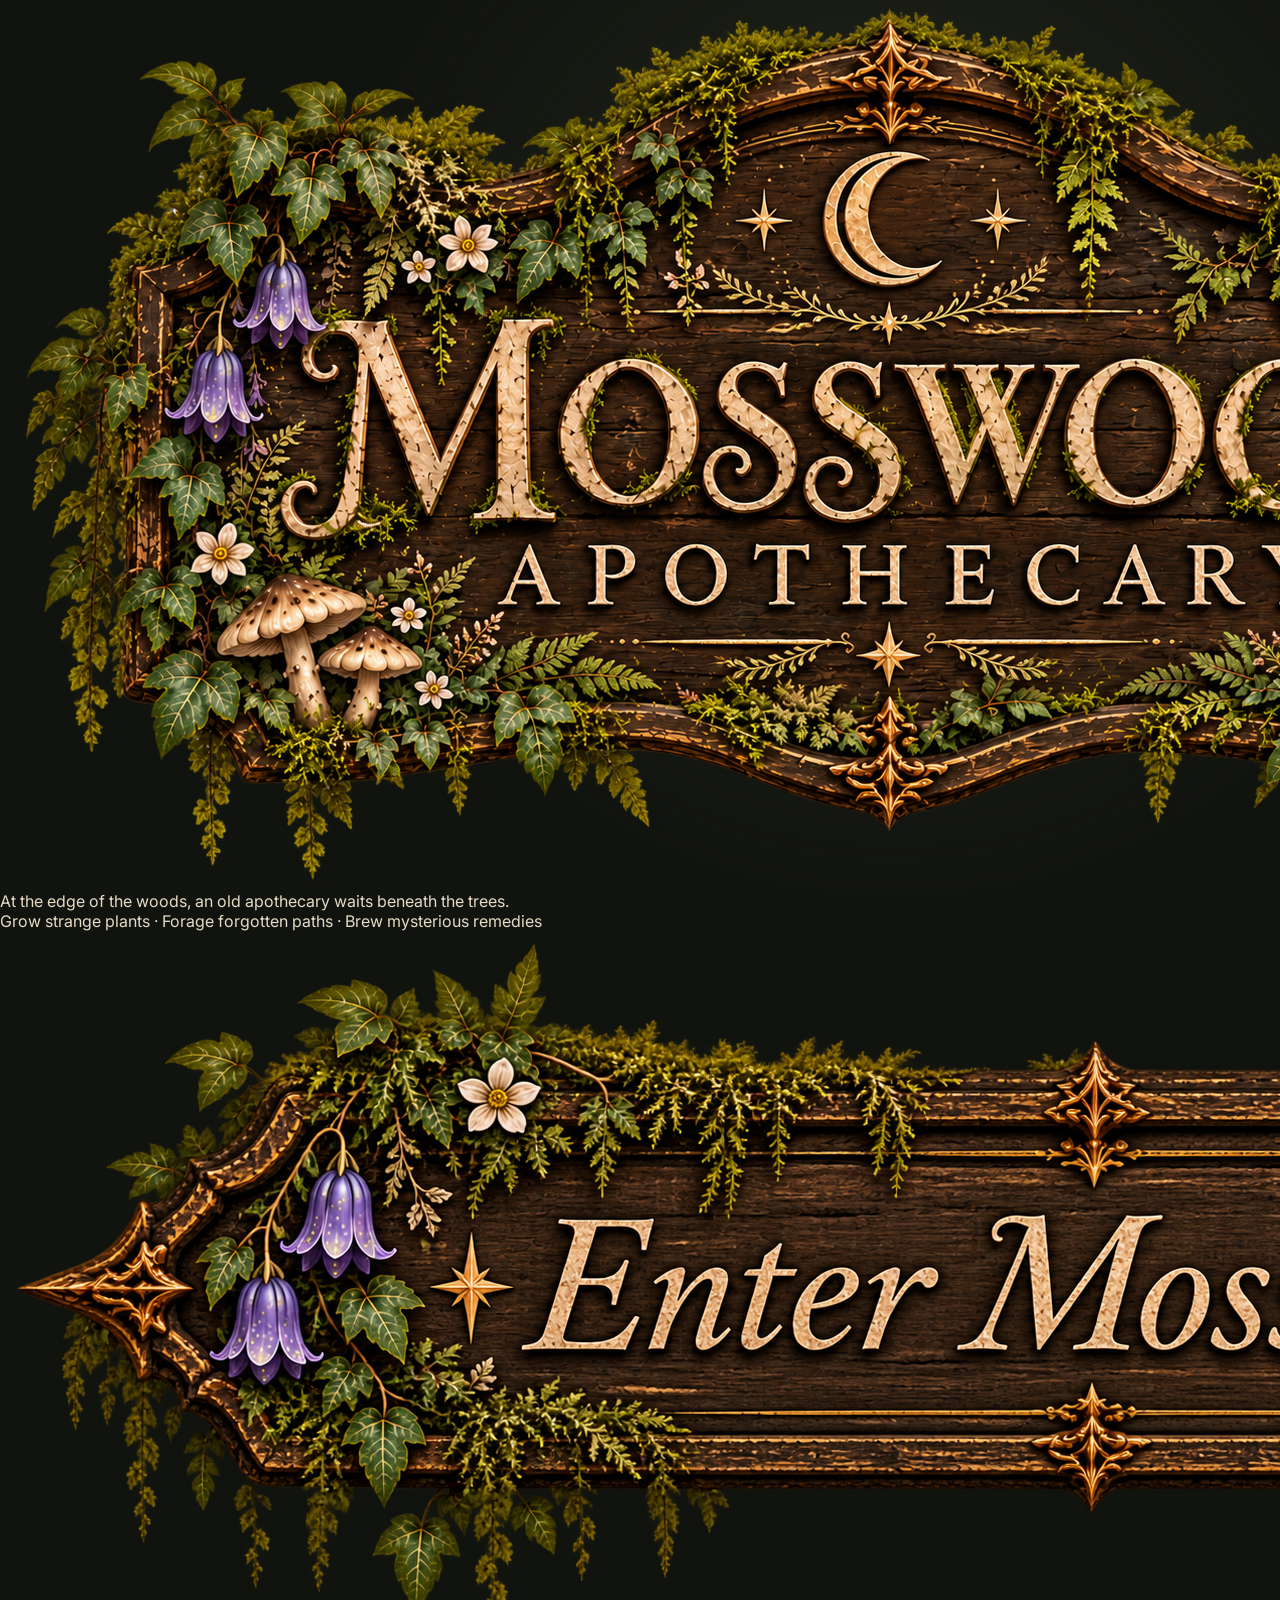
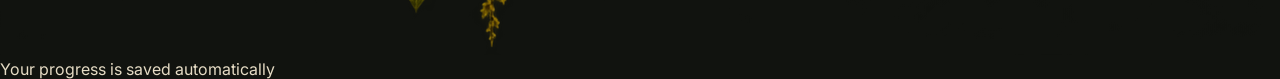
==== commit c2872441: "Create index.html" ====
--- a/index.html
+++ b/index.html
@@ -10,106 +10,71 @@
     <link rel="stylesheet" href="style.css">
 </head>
 
-<body class="intro-body">
+<body class="mosswood-intro">
 
-    <main class="intro-screen">
+    <main class="mosswood-entrance">
 
-        <!-- Decorative background -->
+        <!-- =====================================
+             BACKGROUND
+        ====================================== -->
 
-        <div class="intro-glow"></div>
+        <div class="mosswood-background"></div>
 
-        <div class="intro-stars">
-            <span>✦</span>
-            <span>·</span>
-            <span>✧</span>
-            <span>·</span>
-            <span>✦</span>
+        <div class="mosswood-vignette"></div>
+
+
+        <!-- =====================================
+             TITLE SIGN
+        ====================================== -->
+
+        <img
+            class="mosswood-sign"
+            src="assets/images/mosswood-sign.png"
+            alt="Mosswood Apothecary">
+
+
+        <!-- =====================================
+             INTRO TEXT
+        ====================================== -->
+
+        <div class="mosswood-intro-copy">
+
+            <p>
+                At the edge of the woods,
+                an old apothecary waits beneath the trees.
+            </p>
+
+            <span>
+                Grow strange plants · Forage forgotten paths ·
+                Brew mysterious remedies
+            </span>
+
         </div>
 
 
-        <!-- Main title -->
+        <!-- =====================================
+             ENTER BUTTON
+        ====================================== -->
 
-        <section class="intro-content">
+        <a
+            class="mosswood-enter"
+            href="greenhouse.html"
+            aria-label="Enter Mosswood">
 
-            <div class="intro-moon">
-                ☾
-            </div>
+            <img
+                src="assets/images/enter-mosswood.png"
+                alt="Enter Mosswood">
 
-            <p class="intro-eyebrow">
-                WELCOME TO
-            </p>
-
-            <h1 class="intro-title">
-
-                <span>
-                    Mosswood
-                </span>
-
-                <span>
-                    Apothecary
-                </span>
-
-            </h1>
+        </a>
 
 
-            <div class="intro-divider">
+        <!-- =====================================
+             SAVE NOTE
+        ====================================== -->
 
-                <span></span>
-
-                <span class="intro-divider-symbol">
-                    ✦
-                </span>
-
-                <span></span>
-
-            </div>
-
-
-            <p class="intro-story">
-                At the edge of the woods, an old apothecary
-                waits beneath the trees.
-            </p>
-
-            <p class="intro-description">
-                Grow strange plants, forage through forgotten places,
-                experiment with mysterious ingredients, and uncover
-                the remedies hidden within Mosswood.
-            </p>
-
-
-            <a
-                class="enter-mosswood-button"
-                href="greenhouse.html">
-
-                Enter Mosswood
-
-            </a>
-
-
-            <p class="intro-save-note">
-                ✦ Your progress is saved automatically ✦
-            </p>
-
-        </section>
-
-
-        <!-- Bottom decoration -->
-
-        <div class="intro-botanical">
-
-            <span>
-                ❧
-            </span>
-
-            <span>
-                🌿
-            </span>
-
-            <span>
-                ❧
-            </span>
-
-        </div>
+        <p class="mosswood-save-note">
+            Your progress is saved automatically
+        </p>
 
     </main>
 
--- a/style.css
+++ b/style.css
@@ -2184,3 +2184,2081 @@
     }
 
 }
+/* ==========================================
+   INTRO / TITLE SCREEN
+========================================== */
+
+.intro-body {
+    min-height: 100vh;
+    margin: 0;
+
+    overflow-x: hidden;
+
+    background:
+        radial-gradient(
+            circle at 50% 35%,
+            rgba(71, 84, 55, 0.24),
+            transparent 32%
+        ),
+        radial-gradient(
+            circle at 50% 100%,
+            rgba(102, 120, 77, 0.12),
+            transparent 42%
+        ),
+        linear-gradient(
+            180deg,
+            #0a0d09 0%,
+            #10140e 48%,
+            #080a07 100%
+        );
+
+    color: var(--cream);
+}
+
+
+/* ==========================================
+   INTRO SCREEN
+========================================== */
+
+.intro-screen {
+    position: relative;
+
+    min-height: 100vh;
+
+    display: flex;
+    align-items: center;
+    justify-content: center;
+
+    padding: 60px 25px;
+
+    overflow: hidden;
+}
+
+
+/* Subtle atmospheric glow */
+
+.intro-glow {
+    position: absolute;
+
+    top: 50%;
+    left: 50%;
+
+    width: 700px;
+    height: 700px;
+
+    transform:
+        translate(-50%, -50%);
+
+    background:
+        radial-gradient(
+            circle,
+            rgba(102, 120, 77, 0.12),
+            rgba(102, 120, 77, 0.025) 45%,
+            transparent 70%
+        );
+
+    border-radius: 50%;
+
+    pointer-events: none;
+}
+
+
+/* ==========================================
+   STARS / DECORATION
+========================================== */
+
+.intro-stars {
+    position: absolute;
+
+    top: 8%;
+    left: 50%;
+
+    width: min(700px, 85vw);
+
+    transform:
+        translateX(-50%);
+
+    display: flex;
+    align-items: center;
+    justify-content: space-between;
+
+    color: rgba(196, 164, 106, 0.45);
+
+    font-family:
+        "Cormorant Garamond",
+        serif;
+
+    pointer-events: none;
+}
+
+.intro-stars span:nth-child(1),
+.intro-stars span:nth-child(5) {
+    font-size: 12px;
+}
+
+.intro-stars span:nth-child(2),
+.intro-stars span:nth-child(4) {
+    font-size: 18px;
+    opacity: 0.45;
+}
+
+.intro-stars span:nth-child(3) {
+    font-size: 17px;
+}
+
+
+/* ==========================================
+   INTRO CONTENT
+========================================== */
+
+.intro-content {
+    position: relative;
+    z-index: 2;
+
+    width: min(760px, 100%);
+
+    text-align: center;
+
+    padding:
+        55px 65px 48px;
+
+    background:
+        linear-gradient(
+            145deg,
+            rgba(28, 34, 24, 0.78),
+            rgba(12, 15, 11, 0.88)
+        );
+
+    border:
+        1px solid
+        rgba(139, 156, 107, 0.24);
+
+    border-radius: 10px;
+
+    box-shadow:
+        0 30px 90px
+        rgba(0, 0, 0, 0.38),
+        inset 0 0 60px
+        rgba(102, 120, 77, 0.025);
+
+    backdrop-filter:
+        blur(5px);
+}
+
+
+/* Decorative inner border */
+
+.intro-content::before {
+    content: "";
+
+    position: absolute;
+
+    inset: 9px;
+
+    border:
+        1px solid
+        rgba(196, 164, 106, 0.08);
+
+    border-radius: 6px;
+
+    pointer-events: none;
+}
+
+
+/* ==========================================
+   MOON
+========================================== */
+
+.intro-moon {
+    margin-bottom: 16px;
+
+    color: var(--gold);
+
+    font-family:
+        "Cormorant Garamond",
+        serif;
+
+    font-size: 58px;
+    line-height: 1;
+
+    text-shadow:
+        0 0 30px
+        rgba(196, 164, 106, 0.18);
+}
+
+
+/* ==========================================
+   INTRO EYEBROW
+========================================== */
+
+.intro-eyebrow {
+    margin-bottom: 14px;
+
+    color: var(--green-light);
+
+    font-size: 10px;
+    font-weight: 600;
+
+    letter-spacing: 5px;
+}
+
+
+/* ==========================================
+   TITLE
+========================================== */
+
+.intro-title {
+    margin: 0;
+
+    font-family:
+        "Cormorant Garamond",
+        serif;
+
+    font-weight: 500;
+
+    text-transform: uppercase;
+
+    color: var(--cream);
+
+    line-height: 0.86;
+
+    letter-spacing: 3px;
+}
+
+.intro-title span {
+    display: block;
+}
+
+.intro-title span:first-child {
+    font-size:
+        clamp(
+            58px,
+            9vw,
+            92px
+        );
+}
+
+.intro-title span:last-child {
+    margin-top: 13px;
+
+    color: var(--gold);
+
+    font-size:
+        clamp(
+            28px,
+            5vw,
+            43px
+        );
+
+    letter-spacing: 9px;
+}
+
+
+/* ==========================================
+   DIVIDER
+========================================== */
+
+.intro-divider {
+    width: min(390px, 80%);
+
+    display: flex;
+    align-items: center;
+    justify-content: center;
+
+    gap: 15px;
+
+    margin:
+        31px auto 27px;
+}
+
+.intro-divider > span:not(
+    .intro-divider-symbol
+) {
+    flex: 1;
+
+    height: 1px;
+
+    background:
+        linear-gradient(
+            90deg,
+            transparent,
+            rgba(196, 164, 106, 0.42)
+        );
+}
+
+.intro-divider > span:last-child {
+    transform:
+        rotate(180deg);
+}
+
+.intro-divider-symbol {
+    color: var(--gold);
+
+    font-size: 11px;
+}
+
+
+/* ==========================================
+   STORY TEXT
+========================================== */
+
+.intro-story {
+    margin: 0 auto 12px;
+
+    color: var(--cream);
+
+    font-family:
+        "Cormorant Garamond",
+        serif;
+
+    font-size: 23px;
+    font-style: italic;
+
+    line-height: 1.5;
+}
+
+.intro-description {
+    max-width: 550px;
+
+    margin:
+        0 auto 31px;
+
+    color: var(--muted);
+
+    font-size: 13px;
+
+    line-height: 1.8;
+}
+
+
+/* ==========================================
+   ENTER MOSSWOOD BUTTON
+========================================== */
+
+.enter-mosswood-button,
+.enter-mosswood-button:link,
+.enter-mosswood-button:visited {
+    position: relative;
+
+    display: inline-block;
+
+    min-width: 235px;
+
+    padding:
+        15px 30px;
+
+    color: var(--cream);
+
+    background:
+        linear-gradient(
+            180deg,
+            #48563a,
+            var(--green-dark)
+        );
+
+    border:
+        1px solid
+        #718259;
+
+    border-radius: 4px;
+
+    font-family:
+        "Cormorant Garamond",
+        serif;
+
+    font-size: 21px;
+    font-weight: 600;
+
+    letter-spacing: 1.5px;
+
+    text-decoration: none;
+
+    box-shadow:
+        0 8px 24px
+        rgba(0, 0, 0, 0.22);
+
+    transition:
+        transform 0.2s ease,
+        background 0.2s ease,
+        border-color 0.2s ease,
+        box-shadow 0.2s ease;
+}
+
+.enter-mosswood-button:hover {
+    color: var(--cream);
+
+    background:
+        linear-gradient(
+            180deg,
+            #60704d,
+            #465638
+        );
+
+    border-color:
+        var(--green-light);
+
+    transform:
+        translateY(-2px);
+
+    box-shadow:
+        0 12px 30px
+        rgba(0, 0, 0, 0.3),
+        0 0 25px
+        rgba(102, 120, 77, 0.08);
+}
+
+.enter-mosswood-button:active {
+    transform:
+        translateY(0);
+}
+
+
+/* ==========================================
+   SAVE NOTE
+========================================== */
+
+.intro-save-note {
+    margin-top: 23px;
+
+    color:
+        rgba(156, 155, 142, 0.7);
+
+    font-size: 10px;
+
+    letter-spacing: 1.5px;
+}
+
+
+/* ==========================================
+   BOTANICAL BOTTOM DECORATION
+========================================== */
+
+.intro-botanical {
+    position: absolute;
+
+    bottom: 25px;
+    left: 50%;
+
+    transform:
+        translateX(-50%);
+
+    display: flex;
+    align-items: center;
+
+    gap: 18px;
+
+    color:
+        rgba(139, 156, 107, 0.45);
+
+    font-family:
+        "Cormorant Garamond",
+        serif;
+
+    pointer-events: none;
+}
+
+.intro-botanical span:first-child {
+    transform:
+        scaleX(-1);
+}
+
+.intro-botanical span:nth-child(2) {
+    font-size: 22px;
+
+    opacity: 0.65;
+}
+
+
+/* ==========================================
+   INTRO CORNER DETAILS
+========================================== */
+
+.intro-screen::before,
+.intro-screen::after {
+    content: "";
+
+    position: absolute;
+
+    width: 250px;
+    height: 250px;
+
+    opacity: 0.12;
+
+    pointer-events: none;
+}
+
+.intro-screen::before {
+    top: -90px;
+    left: -90px;
+
+    border-right:
+        1px solid var(--green-light);
+
+    border-bottom:
+        1px solid var(--green-light);
+
+    border-radius:
+        0 0 100% 0;
+}
+
+.intro-screen::after {
+    right: -90px;
+    bottom: -90px;
+
+    border-top:
+        1px solid var(--green-light);
+
+    border-left:
+        1px solid var(--green-light);
+
+    border-radius:
+        100% 0 0 0;
+}
+
+
+/* ==========================================
+   INTRO MOBILE
+========================================== */
+
+@media (max-width: 700px) {
+
+    .intro-screen {
+        padding:
+            35px 18px 75px;
+    }
+
+    .intro-content {
+        padding:
+            45px 25px 40px;
+    }
+
+    .intro-moon {
+        font-size: 48px;
+    }
+
+    .intro-title span:first-child {
+        font-size:
+            clamp(
+                48px,
+                16vw,
+                68px
+            );
+    }
+
+    .intro-title span:last-child {
+        font-size:
+            clamp(
+                23px,
+                8vw,
+                34px
+            );
+
+        letter-spacing: 5px;
+    }
+
+    .intro-story {
+        font-size: 20px;
+    }
+
+    .intro-description {
+        font-size: 12px;
+    }
+
+    .enter-mosswood-button {
+        width: 100%;
+        min-width: 0;
+    }
+
+}
+
+
+/* ==========================================
+   INTRO SMALL MOBILE
+========================================== */
+
+@media (max-width: 420px) {
+
+    .intro-content {
+        padding:
+            40px 20px 35px;
+    }
+
+    .intro-title span:first-child {
+        font-size: 46px;
+    }
+
+    .intro-title span:last-child {
+        font-size: 22px;
+
+        letter-spacing: 4px;
+    }
+
+    .intro-divider {
+        margin:
+            25px auto 22px;
+    }
+
+}
+/* ==========================================
+   APOTHECARY
+========================================== */
+
+.shop-status-panel {
+    display: flex;
+    align-items: center;
+    justify-content: space-between;
+    gap: 30px;
+
+    margin-top: 40px;
+    padding: 26px 30px;
+
+    background:
+        linear-gradient(
+            135deg,
+            rgba(102, 120, 77, 0.10),
+            rgba(196, 164, 106, 0.03)
+        ),
+        var(--panel);
+
+    border: 1px solid var(--border);
+    border-radius: 8px;
+}
+
+.shop-status-panel h3 {
+    margin: 5px 0 5px;
+
+    font-family: "Cormorant Garamond", serif;
+    font-size: 29px;
+    font-weight: 600;
+
+    color: var(--cream);
+}
+
+.shop-status-panel p {
+    margin: 0;
+
+    color: var(--muted);
+    line-height: 1.5;
+}
+
+.shop-status {
+    flex-shrink: 0;
+
+    padding: 10px 16px;
+
+    background:
+        rgba(102, 120, 77, 0.12);
+
+    border:
+        1px solid
+        rgba(139, 156, 107, 0.35);
+
+    border-radius: 4px;
+}
+
+.shop-status span {
+    color: var(--green-light);
+
+    font-size: 10px;
+    font-weight: 600;
+
+    letter-spacing: 2px;
+}
+
+
+/* ==========================================
+   SHOP SECTION
+========================================== */
+
+.shop-section {
+    margin-top: 25px;
+    padding: 30px;
+
+    background: var(--panel);
+
+    border: 1px solid var(--border);
+    border-radius: 8px;
+}
+
+.shop-section-heading {
+    display: flex;
+    align-items: flex-end;
+    justify-content: space-between;
+    gap: 30px;
+
+    margin-bottom: 25px;
+    padding-bottom: 20px;
+
+    border-bottom:
+        1px solid var(--border);
+}
+
+.shop-section-heading h3 {
+    margin: 5px 0 0;
+
+    font-family: "Cormorant Garamond", serif;
+    font-size: 30px;
+    font-weight: 600;
+
+    color: var(--cream);
+}
+
+.shop-section-heading p {
+    max-width: 400px;
+    margin: 0;
+
+    text-align: right;
+
+    color: var(--muted);
+    line-height: 1.5;
+}
+
+
+/* ==========================================
+   POTION SHELF
+========================================== */
+
+.shop-grid {
+    display: grid;
+
+    grid-template-columns:
+        repeat(3, minmax(0, 1fr));
+
+    gap: 17px;
+}
+
+.shop-potion-card {
+    display: flex;
+    flex-direction: column;
+
+    min-height: 390px;
+
+    padding: 25px;
+
+    background:
+        linear-gradient(
+            145deg,
+            rgba(102, 120, 77, 0.05),
+            transparent 55%
+        ),
+        #12150f;
+
+    border:
+        1px solid
+        rgba(139, 156, 107, 0.35);
+
+    border-radius: 7px;
+}
+
+.shop-potion-card.locked {
+    opacity: 0.48;
+
+    border-color: var(--border);
+}
+
+.shop-potion-icon {
+    width: 72px;
+    height: 72px;
+
+    display: flex;
+    align-items: center;
+    justify-content: center;
+
+    margin-bottom: 21px;
+
+    font-family:
+        "Cormorant Garamond",
+        serif;
+
+    font-size: 34px;
+
+    background:
+        radial-gradient(
+            circle,
+            rgba(102, 120, 77, 0.17),
+            rgba(102, 120, 77, 0.04)
+        );
+
+    border:
+        1px solid var(--border);
+
+    border-radius: 50%;
+}
+
+.shop-potion-content {
+    flex: 1;
+
+    display: flex;
+    flex-direction: column;
+}
+
+.shop-potion-content h4 {
+    margin: 5px 0 9px;
+
+    font-family:
+        "Cormorant Garamond",
+        serif;
+
+    font-size: 27px;
+    font-weight: 600;
+
+    color: var(--cream);
+}
+
+.shop-potion-content > p {
+    margin: 0;
+
+    color: var(--muted);
+
+    font-size: 13px;
+    line-height: 1.65;
+}
+
+
+/* ==========================================
+   STOCK + VALUE
+========================================== */
+
+.shop-potion-details {
+    display: grid;
+
+    grid-template-columns:
+        1fr 1fr;
+
+    gap: 10px;
+
+    margin-top: 23px;
+}
+
+.shop-potion-details > div {
+    padding: 13px;
+
+    background:
+        rgba(255, 255, 255, 0.015);
+
+    border:
+        1px solid var(--border);
+
+    border-radius: 4px;
+}
+
+.shop-potion-details span {
+    display: block;
+
+    margin-bottom: 5px;
+
+    color: var(--muted);
+
+    font-size: 9px;
+    letter-spacing: 1.7px;
+}
+
+.shop-potion-details strong {
+    display: block;
+
+    color: var(--cream);
+
+    font-family:
+        "Cormorant Garamond",
+        serif;
+
+    font-size: 20px;
+    font-weight: 600;
+}
+
+
+/* ==========================================
+   SELL BUTTON
+========================================== */
+
+.sell-potion-button {
+    width: 100%;
+
+    margin-top: auto;
+    padding: 12px 15px;
+
+    color: var(--cream);
+
+    background:
+        var(--green-dark);
+
+    border:
+        1px solid #718259;
+
+    border-radius: 4px;
+
+    font-family:
+        "Cormorant Garamond",
+        serif;
+
+    font-size: 18px;
+
+    cursor: pointer;
+
+    transition:
+        background 0.2s ease,
+        border-color 0.2s ease,
+        transform 0.2s ease;
+}
+
+.sell-potion-button:hover:not(:disabled) {
+    background: var(--green);
+
+    border-color:
+        var(--green-light);
+
+    transform:
+        translateY(-1px);
+}
+
+.sell-potion-button:disabled {
+    color: var(--muted);
+
+    background: #1c201a;
+
+    border-color: var(--border);
+
+    cursor: default;
+}
+
+
+/* ==========================================
+   SALES JOURNAL
+========================================== */
+
+.sale-result {
+    display: flex;
+    align-items: center;
+    gap: 20px;
+
+    margin-top: 20px;
+    padding: 24px 28px;
+
+    background:
+        linear-gradient(
+            120deg,
+            rgba(196, 164, 106, 0.035),
+            transparent
+        ),
+        #12150f;
+
+    border:
+        1px solid var(--border);
+
+    border-radius: 8px;
+}
+
+.sale-result-icon {
+    width: 62px;
+    height: 62px;
+
+    display: flex;
+    align-items: center;
+    justify-content: center;
+
+    flex-shrink: 0;
+
+    font-size: 28px;
+
+    background:
+        rgba(196, 164, 106, 0.07);
+
+    border:
+        1px solid var(--border);
+
+    border-radius: 50%;
+}
+
+.sale-result h3 {
+    margin: 4px 0 5px;
+
+    font-family:
+        "Cormorant Garamond",
+        serif;
+
+    font-size: 26px;
+    font-weight: 600;
+
+    color: var(--cream);
+}
+
+.sale-result p {
+    margin: 0;
+
+    color: var(--muted);
+
+    font-size: 13px;
+    line-height: 1.5;
+}
+
+
+/* ==========================================
+   APOTHECARY RESPONSIVE
+========================================== */
+
+@media (max-width: 1050px) {
+
+    .shop-grid {
+        grid-template-columns: 1fr;
+    }
+
+    .shop-potion-card {
+        min-height: 330px;
+    }
+
+}
+
+
+@media (max-width: 700px) {
+
+    .shop-status-panel {
+        align-items: flex-start;
+        flex-direction: column;
+    }
+
+    .shop-section-heading {
+        align-items: flex-start;
+        flex-direction: column;
+    }
+
+    .shop-section-heading p {
+        text-align: left;
+    }
+
+    .sale-result {
+        align-items: flex-start;
+        flex-direction: column;
+    }
+
+}
+/* ==========================================
+   UPGRADES
+========================================== */
+
+.upgrade-summary {
+    display: flex;
+    align-items: center;
+    justify-content: space-between;
+    gap: 30px;
+
+    margin-top: 40px;
+    padding: 27px 30px;
+
+    background:
+        linear-gradient(
+            135deg,
+            rgba(102, 120, 77, 0.10),
+            rgba(196, 164, 106, 0.03)
+        ),
+        var(--panel);
+
+    border: 1px solid var(--border);
+    border-radius: 8px;
+}
+
+.upgrade-summary h3 {
+    margin: 5px 0 5px;
+
+    font-family: "Cormorant Garamond", serif;
+    font-size: 29px;
+    font-weight: 600;
+
+    color: var(--cream);
+}
+
+.upgrade-summary p {
+    margin: 0;
+
+    color: var(--muted);
+    line-height: 1.5;
+}
+
+
+/* ==========================================
+   UPGRADE WALLET
+========================================== */
+
+.upgrade-wallet {
+    min-width: 165px;
+
+    padding: 15px 20px;
+
+    text-align: center;
+
+    background:
+        rgba(196, 164, 106, 0.04);
+
+    border: 1px solid var(--border);
+    border-radius: 5px;
+}
+
+.upgrade-wallet > span {
+    display: block;
+
+    margin-bottom: 6px;
+
+    color: var(--muted);
+
+    font-size: 9px;
+    letter-spacing: 1.8px;
+}
+
+.upgrade-wallet strong {
+    display: block;
+
+    color: var(--gold);
+
+    font-family: "Cormorant Garamond", serif;
+    font-size: 25px;
+    font-weight: 600;
+}
+
+
+/* ==========================================
+   UPGRADE SECTION
+========================================== */
+
+.upgrade-section {
+    margin-top: 25px;
+    padding: 30px;
+
+    background: var(--panel);
+
+    border: 1px solid var(--border);
+    border-radius: 8px;
+}
+
+.upgrade-section-heading {
+    display: flex;
+    align-items: flex-end;
+    justify-content: space-between;
+    gap: 30px;
+
+    margin-bottom: 25px;
+    padding-bottom: 20px;
+
+    border-bottom:
+        1px solid var(--border);
+}
+
+.upgrade-section-heading h3 {
+    margin: 5px 0 0;
+
+    font-family: "Cormorant Garamond", serif;
+    font-size: 30px;
+    font-weight: 600;
+
+    color: var(--cream);
+}
+
+.upgrade-section-heading p {
+    max-width: 400px;
+    margin: 0;
+
+    text-align: right;
+
+    color: var(--muted);
+    line-height: 1.5;
+}
+
+
+/* ==========================================
+   UPGRADE GRID
+========================================== */
+
+.upgrade-grid {
+    display: grid;
+
+    grid-template-columns:
+        repeat(3, minmax(0, 1fr));
+
+    gap: 17px;
+}
+
+
+/* ==========================================
+   UPGRADE CARDS
+========================================== */
+
+.upgrade-card {
+    display: flex;
+    flex-direction: column;
+
+    min-height: 470px;
+
+    padding: 25px;
+
+    background:
+        linear-gradient(
+            145deg,
+            rgba(102, 120, 77, 0.055),
+            transparent 55%
+        ),
+        #12150f;
+
+    border:
+        1px solid var(--border);
+
+    border-radius: 7px;
+
+    transition:
+        border-color 0.2s ease,
+        transform 0.2s ease;
+}
+
+.upgrade-card:hover {
+    border-color:
+        rgba(139, 156, 107, 0.45);
+
+    transform:
+        translateY(-2px);
+}
+
+
+/* ==========================================
+   UPGRADE ICON
+========================================== */
+
+.upgrade-icon {
+    width: 72px;
+    height: 72px;
+
+    display: flex;
+    align-items: center;
+    justify-content: center;
+
+    margin-bottom: 20px;
+
+    font-size: 31px;
+
+    background:
+        radial-gradient(
+            circle,
+            rgba(102, 120, 77, 0.17),
+            rgba(102, 120, 77, 0.035)
+        );
+
+    border: 1px solid var(--border);
+
+    border-radius: 50%;
+}
+
+
+/* ==========================================
+   UPGRADE TEXT
+========================================== */
+
+.upgrade-card h4 {
+    margin: 5px 0 9px;
+
+    font-family:
+        "Cormorant Garamond",
+        serif;
+
+    font-size: 27px;
+    font-weight: 600;
+
+    color: var(--cream);
+}
+
+.upgrade-card > p {
+    min-height: 66px;
+
+    margin: 0 0 20px;
+
+    color: var(--muted);
+
+    font-size: 13px;
+    line-height: 1.65;
+}
+
+
+/* ==========================================
+   UPGRADE LEVEL
+========================================== */
+
+.upgrade-level {
+    display: flex;
+    align-items: center;
+    justify-content: space-between;
+
+    padding: 13px 14px;
+
+    background:
+        rgba(255, 255, 255, 0.015);
+
+    border: 1px solid var(--border);
+
+    border-radius: 4px;
+}
+
+.upgrade-level span {
+    color: var(--muted);
+
+    font-size: 9px;
+    letter-spacing: 1.6px;
+}
+
+.upgrade-level strong {
+    color: var(--cream);
+
+    font-family:
+        "Cormorant Garamond",
+        serif;
+
+    font-size: 20px;
+    font-weight: 600;
+}
+
+
+/* ==========================================
+   NEXT BENEFIT
+========================================== */
+
+.upgrade-benefit {
+    margin-top: 11px;
+    padding: 13px 14px;
+
+    background:
+        rgba(102, 120, 77, 0.05);
+
+    border:
+        1px solid
+        rgba(139, 156, 107, 0.16);
+
+    border-radius: 4px;
+}
+
+.upgrade-benefit span {
+    display: block;
+
+    margin-bottom: 6px;
+
+    color: var(--green-light);
+
+    font-size: 9px;
+    letter-spacing: 1.6px;
+}
+
+.upgrade-benefit p {
+    margin: 0;
+
+    color: var(--muted);
+
+    font-size: 12px;
+    line-height: 1.5;
+}
+
+
+/* ==========================================
+   UPGRADE BUTTON
+========================================== */
+
+.upgrade-button {
+    width: 100%;
+
+    margin-top: auto;
+    padding: 13px 15px;
+
+    color: var(--cream);
+
+    background:
+        var(--green-dark);
+
+    border:
+        1px solid #718259;
+
+    border-radius: 4px;
+
+    font-family:
+        "Cormorant Garamond",
+        serif;
+
+    font-size: 18px;
+
+    cursor: pointer;
+
+    transition:
+        background 0.2s ease,
+        border-color 0.2s ease,
+        transform 0.2s ease;
+}
+
+.upgrade-button:hover:not(:disabled) {
+    background: var(--green);
+
+    border-color:
+        var(--green-light);
+
+    transform:
+        translateY(-1px);
+}
+
+.upgrade-button:disabled {
+    color: var(--muted);
+
+    background: #1c201a;
+
+    border-color: var(--border);
+
+    cursor: default;
+
+    opacity: 0.55;
+}
+
+
+/* ==========================================
+   RESTORATION JOURNAL
+========================================== */
+
+.upgrade-result {
+    display: flex;
+    align-items: center;
+    gap: 20px;
+
+    margin-top: 20px;
+    padding: 24px 28px;
+
+    background:
+        linear-gradient(
+            120deg,
+            rgba(102, 120, 77, 0.06),
+            transparent
+        ),
+        #12150f;
+
+    border: 1px solid var(--border);
+
+    border-radius: 8px;
+}
+
+.upgrade-result-icon {
+    width: 62px;
+    height: 62px;
+
+    display: flex;
+    align-items: center;
+    justify-content: center;
+
+    flex-shrink: 0;
+
+    font-size: 28px;
+
+    background:
+        rgba(102, 120, 77, 0.10);
+
+    border: 1px solid var(--border);
+
+    border-radius: 50%;
+}
+
+.upgrade-result h3 {
+    margin: 4px 0 5px;
+
+    font-family:
+        "Cormorant Garamond",
+        serif;
+
+    font-size: 26px;
+    font-weight: 600;
+
+    color: var(--cream);
+}
+
+.upgrade-result p {
+    margin: 0;
+
+    color: var(--muted);
+
+    font-size: 13px;
+    line-height: 1.5;
+}
+
+
+/* ==========================================
+   UPGRADES RESPONSIVE
+========================================== */
+
+@media (max-width: 1050px) {
+
+    .upgrade-grid {
+        grid-template-columns: 1fr;
+    }
+
+    .upgrade-card {
+        min-height: 400px;
+    }
+
+}
+
+
+@media (max-width: 700px) {
+
+    .upgrade-summary {
+        align-items: flex-start;
+        flex-direction: column;
+    }
+
+    .upgrade-wallet {
+        width: 100%;
+    }
+
+    .upgrade-section-heading {
+        align-items: flex-start;
+        flex-direction: column;
+    }
+
+    .upgrade-section-heading p {
+        text-align: left;
+    }
+
+    .upgrade-result {
+        align-items: flex-start;
+        flex-direction: column;
+    }
+
+}
+/* ==========================================
+   INVENTORY
+========================================== */
+
+.inventory-summary {
+    display: flex;
+    align-items: center;
+    justify-content: space-between;
+    gap: 30px;
+
+    margin-top: 40px;
+    padding: 27px 30px;
+
+    background:
+        linear-gradient(
+            135deg,
+            rgba(102, 120, 77, 0.10),
+            rgba(196, 164, 106, 0.03)
+        ),
+        var(--panel);
+
+    border: 1px solid var(--border);
+    border-radius: 8px;
+}
+
+.inventory-summary h3 {
+    margin: 5px 0 5px;
+
+    font-family: "Cormorant Garamond", serif;
+    font-size: 29px;
+    font-weight: 600;
+
+    color: var(--cream);
+}
+
+.inventory-summary p {
+    margin: 0;
+
+    color: var(--muted);
+    line-height: 1.5;
+}
+
+
+/* ==========================================
+   TOTAL ITEMS
+========================================== */
+
+.inventory-total {
+    min-width: 145px;
+
+    padding: 15px 20px;
+
+    text-align: center;
+
+    background:
+        rgba(196, 164, 106, 0.04);
+
+    border: 1px solid var(--border);
+    border-radius: 5px;
+}
+
+.inventory-total span {
+    display: block;
+
+    margin-bottom: 5px;
+
+    color: var(--muted);
+
+    font-size: 9px;
+    letter-spacing: 1.8px;
+}
+
+.inventory-total strong {
+    display: block;
+
+    color: var(--gold);
+
+    font-family: "Cormorant Garamond", serif;
+    font-size: 27px;
+    font-weight: 600;
+}
+
+
+/* ==========================================
+   INVENTORY SECTIONS
+========================================== */
+
+.inventory-section {
+    margin-top: 25px;
+    padding: 30px;
+
+    background: var(--panel);
+
+    border: 1px solid var(--border);
+    border-radius: 8px;
+}
+
+.inventory-section-heading {
+    display: flex;
+    align-items: flex-end;
+    justify-content: space-between;
+    gap: 30px;
+
+    margin-bottom: 22px;
+    padding-bottom: 18px;
+
+    border-bottom: 1px solid var(--border);
+}
+
+.inventory-section-heading h3 {
+    margin: 5px 0 0;
+
+    font-family: "Cormorant Garamond", serif;
+    font-size: 29px;
+    font-weight: 600;
+
+    color: var(--cream);
+}
+
+.inventory-section-heading p {
+    max-width: 390px;
+    margin: 0;
+
+    text-align: right;
+
+    color: var(--muted);
+
+    font-size: 13px;
+    line-height: 1.5;
+}
+
+
+/* ==========================================
+   INVENTORY GRID
+========================================== */
+
+.inventory-grid {
+    display: grid;
+
+    grid-template-columns:
+        repeat(2, minmax(0, 1fr));
+
+    gap: 15px;
+}
+
+
+/* ==========================================
+   INVENTORY CARD
+========================================== */
+
+.inventory-card {
+    position: relative;
+
+    display: grid;
+
+    grid-template-columns:
+        68px 1fr auto;
+
+    align-items: center;
+
+    gap: 18px;
+
+    min-height: 135px;
+
+    padding: 20px;
+
+    background:
+        linear-gradient(
+            145deg,
+            rgba(102, 120, 77, 0.05),
+            transparent 55%
+        ),
+        #12150f;
+
+    border: 1px solid var(--border);
+    border-radius: 6px;
+
+    transition:
+        border-color 0.2s ease,
+        transform 0.2s ease,
+        background 0.2s ease;
+}
+
+.inventory-card:hover {
+    border-color:
+        rgba(139, 156, 107, 0.42);
+
+    transform:
+        translateY(-2px);
+}
+
+
+/* ==========================================
+   ITEM ICON
+========================================== */
+
+.inventory-icon {
+    width: 62px;
+    height: 62px;
+
+    display: flex;
+    align-items: center;
+    justify-content: center;
+
+    font-size: 28px;
+
+    background:
+        radial-gradient(
+            circle,
+            rgba(102, 120, 77, 0.15),
+            rgba(102, 120, 77, 0.025)
+        );
+
+    border: 1px solid var(--border);
+    border-radius: 50%;
+}
+
+
+/* ==========================================
+   ITEM INFORMATION
+========================================== */
+
+.inventory-card-content {
+    min-width: 0;
+}
+
+.inventory-card-content h4 {
+    margin: 4px 0 6px;
+
+    font-family: "Cormorant Garamond", serif;
+    font-size: 23px;
+    font-weight: 600;
+
+    color: var(--cream);
+}
+
+.inventory-card-content p {
+    max-width: 430px;
+    margin: 0;
+
+    color: var(--muted);
+
+    font-size: 12px;
+    line-height: 1.55;
+}
+
+
+/* ==========================================
+   ITEM QUANTITY
+========================================== */
+
+.inventory-quantity {
+    min-width: 65px;
+
+    padding-left: 15px;
+
+    text-align: center;
+
+    border-left: 1px solid var(--border);
+}
+
+.inventory-quantity span {
+    display: block;
+
+    margin-bottom: 4px;
+
+    color: var(--muted);
+
+    font-size: 8px;
+    letter-spacing: 1.5px;
+}
+
+.inventory-quantity strong {
+    display: block;
+
+    color: var(--cream);
+
+    font-family: "Cormorant Garamond", serif;
+    font-size: 26px;
+    font-weight: 600;
+}
+
+
+/* ==========================================
+   STRANGE SEED
+========================================== */
+
+.strange-seed-card {
+    background:
+        linear-gradient(
+            145deg,
+            rgba(95, 77, 116, 0.06),
+            transparent 60%
+        ),
+        #12150f;
+}
+
+.strange-seed-card .inventory-icon {
+    color: #b9a3c7;
+
+    background:
+        radial-gradient(
+            circle,
+            rgba(122, 94, 145, 0.14),
+            rgba(122, 94, 145, 0.025)
+        );
+}
+
+
+/* Strange Seed becomes more noticeable
+   once the player actually owns one. */
+
+.strange-seed-card.discovered-item {
+    border-color:
+        rgba(154, 126, 174, 0.38);
+
+    background:
+        linear-gradient(
+            145deg,
+            rgba(111, 84, 133, 0.11),
+            transparent 65%
+        ),
+        #12150f;
+}
+
+.strange-seed-card.discovered-item
+.inventory-icon {
+    border-color:
+        rgba(154, 126, 174, 0.38);
+
+    box-shadow:
+        0 0 18px
+        rgba(117, 88, 139, 0.10);
+}
+
+
+/* ==========================================
+   EMPTY ITEM STATE
+========================================== */
+
+.inventory-card:has(
+    .inventory-quantity strong
+) {
+    overflow: hidden;
+}
+
+
+/* ==========================================
+   INVENTORY RESPONSIVE
+========================================== */
+
+@media (max-width: 1050px) {
+
+    .inventory-grid {
+        grid-template-columns: 1fr;
+    }
+
+}
+
+
+@media (max-width: 700px) {
+
+    .inventory-summary {
+        align-items: flex-start;
+        flex-direction: column;
+    }
+
+    .inventory-total {
+        width: 100%;
+    }
+
+    .inventory-section {
+        padding: 22px;
+    }
+
+    .inventory-section-heading {
+        align-items: flex-start;
+        flex-direction: column;
+
+        gap: 10px;
+    }
+
+    .inventory-section-heading p {
+        text-align: left;
+    }
+
+    .inventory-card {
+        grid-template-columns:
+            55px 1fr;
+
+        gap: 15px;
+    }
+
+    .inventory-icon {
+        width: 52px;
+        height: 52px;
+
+        font-size: 24px;
+    }
+
+    .inventory-quantity {
+        grid-column: 1 / -1;
+
+        display: flex;
+        align-items: center;
+        justify-content: space-between;
+
+        width: 100%;
+
+        padding:
+            12px 0 0;
+
+        border-left: none;
+        border-top:
+            1px solid var(--border);
+    }
+
+    .inventory-quantity span {
+        margin: 0;
+    }
+
+}
+/* ==========================================
+   GREENHOUSE SEED SELECTION
+========================================== */
+
+.seed-menu {
+    display: flex;
+    flex-direction: column;
+    gap: 8px;
+
+    width: 100%;
+}
+
+.seed-menu-title {
+    margin-bottom: 3px;
+
+    color: var(--muted);
+
+    font-size: 9px;
+    letter-spacing: 1.6px;
+    text-transform: uppercase;
+}
+
+.seed-choice {
+    display: flex;
+    align-items: center;
+    gap: 11px;
+
+    width: 100%;
+
+    padding: 10px 12px;
+
+    text-align: left;
+
+    color: var(--cream);
+    background: #171a14;
+
+    border: 1px solid var(--border);
+    border-radius: 4px;
+
+    cursor: pointer;
+
+    transition:
+        border-color 0.2s ease,
+        background 0.2s ease;
+}
+
+.seed-choice:hover:not(:disabled) {
+    background:
+        rgba(102, 120, 77, 0.12);
+
+    border-color:
+        var(--green-light);
+}
+
+.seed-choice:disabled {
+    opacity: 0.4;
+    cursor: default;
+}
+
+.seed-choice-icon {
+    width: 30px;
+
+    text-align: center;
+
+    font-size: 20px;
+}
+
+.seed-choice strong {
+    display: block;
+
+    font-family:
+        "Cormorant Garamond",
+        serif;
+
+    font-size: 17px;
+    font-weight: 600;
+}
+
+.seed-choice small {
+    display: block;
+
+    margin-top: 1px;
+
+    color: var(--muted);
+
+    font-size: 10px;
+}
+
+.strange-seed-choice {
+    background:
+        linear-gradient(
+            120deg,
+            rgba(111, 84, 133, 0.10),
+            transparent
+        ),
+        #171a14;
+}
+
+.strange-seed-choice:hover:not(:disabled) {
+    border-color:
+        rgba(154, 126, 174, 0.55);
+
+    background:
+        rgba(111, 84, 133, 0.14);
+}
+
+.seed-menu-cancel {
+    padding: 7px;
+
+    color: var(--muted);
+    background: transparent;
+
+    border: none;
+
+    font-size: 11px;
+
+    cursor: pointer;
+}
+
+.seed-menu-cancel:hover {
+    color: var(--cream);
+}
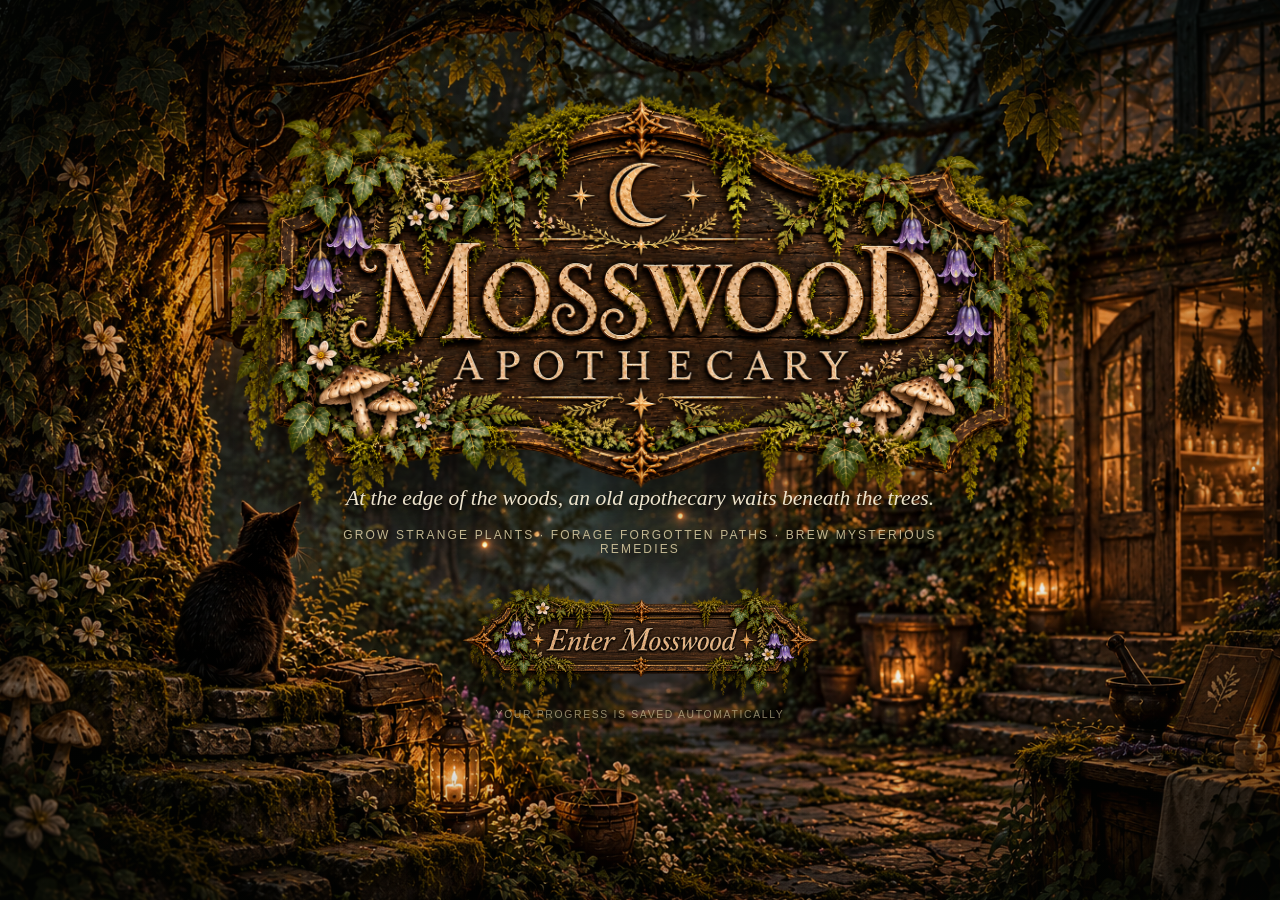
==== commit a71aa2f9: "Update index.html" ====
--- a/index.html
+++ b/index.html
@@ -24,7 +24,7 @@
 
 
         <!-- =====================================
-             TITLE SIGN
+             MOSSWOOD SIGN
         ====================================== -->
 
         <img
@@ -40,8 +40,8 @@
         <div class="mosswood-intro-copy">
 
             <p>
-                At the edge of the woods,
-                an old apothecary waits beneath the trees.
+                At the edge of the woods, an old apothecary
+                waits beneath the trees.
             </p>
 
             <span>
@@ -53,7 +53,7 @@
 
 
         <!-- =====================================
-             ENTER BUTTON
+             ENTER MOSSWOOD
         ====================================== -->
 
         <a
--- a/style.css
+++ b/style.css
@@ -4262,3 +4262,376 @@
 .seed-menu-cancel:hover {
     color: var(--cream);
 }
+/* ==================================================
+   MOSSWOOD INTRO
+   Rustic Woodland Entrance
+================================================== */
+
+.mosswood-intro {
+    margin: 0;
+    padding: 0;
+
+    width: 100%;
+    min-height: 100vh;
+
+    overflow: hidden;
+
+    background: #0b100b;
+}
+
+
+.mosswood-entrance {
+    position: relative;
+
+    width: 100%;
+    height: 100vh;
+    min-height: 650px;
+
+    overflow: hidden;
+
+    display: flex;
+    flex-direction: column;
+    align-items: center;
+    justify-content: center;
+}
+
+
+/* ==================================================
+   BACKGROUND
+================================================== */
+
+.mosswood-background {
+    position: absolute;
+
+    inset: 0;
+
+    background-image:
+        url("assets/images/mosswood-intro-bg.png");
+
+    background-size: cover;
+    background-position: center center;
+    background-repeat: no-repeat;
+
+    z-index: 0;
+
+    transform: scale(1.02);
+}
+
+
+/* ==================================================
+   DARK EDGE VIGNETTE
+================================================== */
+
+.mosswood-vignette {
+    position: absolute;
+
+    inset: 0;
+
+    background:
+        radial-gradient(
+            ellipse at center,
+            transparent 35%,
+            rgba(4, 7, 4, 0.18) 65%,
+            rgba(3, 5, 3, 0.72) 100%
+        );
+
+    pointer-events: none;
+
+    z-index: 1;
+}
+
+
+/* ==================================================
+   TITLE SIGN
+================================================== */
+
+.mosswood-sign {
+    position: relative;
+
+    z-index: 3;
+
+    width: min(72vw, 850px);
+    height: auto;
+
+    margin-top: -90px;
+
+    filter:
+        drop-shadow(0 18px 28px rgba(0, 0, 0, 0.65));
+
+    animation:
+        mosswood-sign-enter 1.2s ease-out both;
+}
+
+
+/* ==================================================
+   INTRO COPY
+================================================== */
+
+.mosswood-intro-copy {
+    position: relative;
+
+    z-index: 4;
+
+    width: min(600px, 80vw);
+
+    margin-top: -35px;
+
+    text-align: center;
+
+    color: #eee4cc;
+
+    text-shadow:
+        0 2px 8px rgba(0, 0, 0, 0.9);
+
+    animation:
+        mosswood-copy-enter 1.2s 0.25s ease-out both;
+}
+
+
+.mosswood-intro-copy p {
+    margin: 0;
+
+    font-family:
+        Georgia,
+        "Times New Roman",
+        serif;
+
+    font-size: clamp(
+        1rem,
+        1.7vw,
+        1.35rem
+    );
+
+    font-style: italic;
+
+    line-height: 1.7;
+}
+
+
+.mosswood-intro-copy span {
+    display: block;
+
+    margin-top: 12px;
+
+    font-family:
+        Arial,
+        sans-serif;
+
+    font-size: 0.75rem;
+
+    letter-spacing: 0.18em;
+
+    text-transform: uppercase;
+
+    color: #d2c69d;
+
+    opacity: 0.9;
+}
+
+
+/* ==================================================
+   ENTER BUTTON
+================================================== */
+
+.mosswood-enter {
+    position: relative;
+
+    z-index: 5;
+
+    display: block;
+
+    width: min(360px, 52vw);
+
+    margin-top: 25px;
+
+    transition:
+        transform 0.25s ease,
+        filter 0.25s ease;
+
+    animation:
+        mosswood-button-enter 1.2s 0.45s ease-out both;
+}
+
+
+.mosswood-enter img {
+    display: block;
+
+    width: 100%;
+    height: auto;
+
+    filter:
+        drop-shadow(
+            0 10px 14px
+            rgba(0, 0, 0, 0.65)
+        );
+}
+
+
+.mosswood-enter:hover {
+    transform:
+        translateY(-4px)
+        scale(1.025);
+
+    filter:
+        brightness(1.08)
+        drop-shadow(
+            0 14px 20px
+            rgba(0, 0, 0, 0.7)
+        );
+}
+
+
+.mosswood-enter:active {
+    transform:
+        translateY(1px)
+        scale(0.99);
+}
+
+
+/* ==================================================
+   SAVE NOTE
+================================================== */
+
+.mosswood-save-note {
+    position: relative;
+
+    z-index: 4;
+
+    margin:
+        8px
+        0
+        0;
+
+    font-family:
+        Arial,
+        sans-serif;
+
+    font-size: 0.65rem;
+
+    letter-spacing: 0.16em;
+
+    text-transform: uppercase;
+
+    color: #d1c59b;
+
+    opacity: 0.65;
+
+    text-shadow:
+        0 2px 5px rgba(0, 0, 0, 0.8);
+}
+
+
+/* ==================================================
+   ANIMATIONS
+================================================== */
+
+@keyframes mosswood-sign-enter {
+
+    from {
+        opacity: 0;
+        transform:
+            translateY(-25px)
+            scale(0.97);
+    }
+
+    to {
+        opacity: 1;
+        transform:
+            translateY(0)
+            scale(1);
+    }
+
+}
+
+
+@keyframes mosswood-copy-enter {
+
+    from {
+        opacity: 0;
+        transform:
+            translateY(15px);
+    }
+
+    to {
+        opacity: 1;
+        transform:
+            translateY(0);
+    }
+
+}
+
+
+@keyframes mosswood-button-enter {
+
+    from {
+        opacity: 0;
+        transform:
+            translateY(20px)
+            scale(0.96);
+    }
+
+    to {
+        opacity: 1;
+        transform:
+            translateY(0)
+            scale(1);
+    }
+
+}
+
+
+/* ==================================================
+   MOBILE
+================================================== */
+
+@media (max-width: 700px) {
+
+    .mosswood-entrance {
+        min-height: 600px;
+    }
+
+
+    .mosswood-background {
+        background-position:
+            57% center;
+    }
+
+
+    .mosswood-sign {
+        width: 92vw;
+
+        margin-top: -50px;
+    }
+
+
+    .mosswood-intro-copy {
+        width: 82vw;
+
+        margin-top: -20px;
+    }
+
+
+    .mosswood-intro-copy p {
+        font-size: 0.95rem;
+    }
+
+
+    .mosswood-intro-copy span {
+        font-size: 0.6rem;
+
+        line-height: 1.7;
+    }
+
+
+    .mosswood-enter {
+        width: 65vw;
+
+        margin-top: 18px;
+    }
+
+
+    .mosswood-save-note {
+        font-size: 0.55rem;
+    }
+
+}
